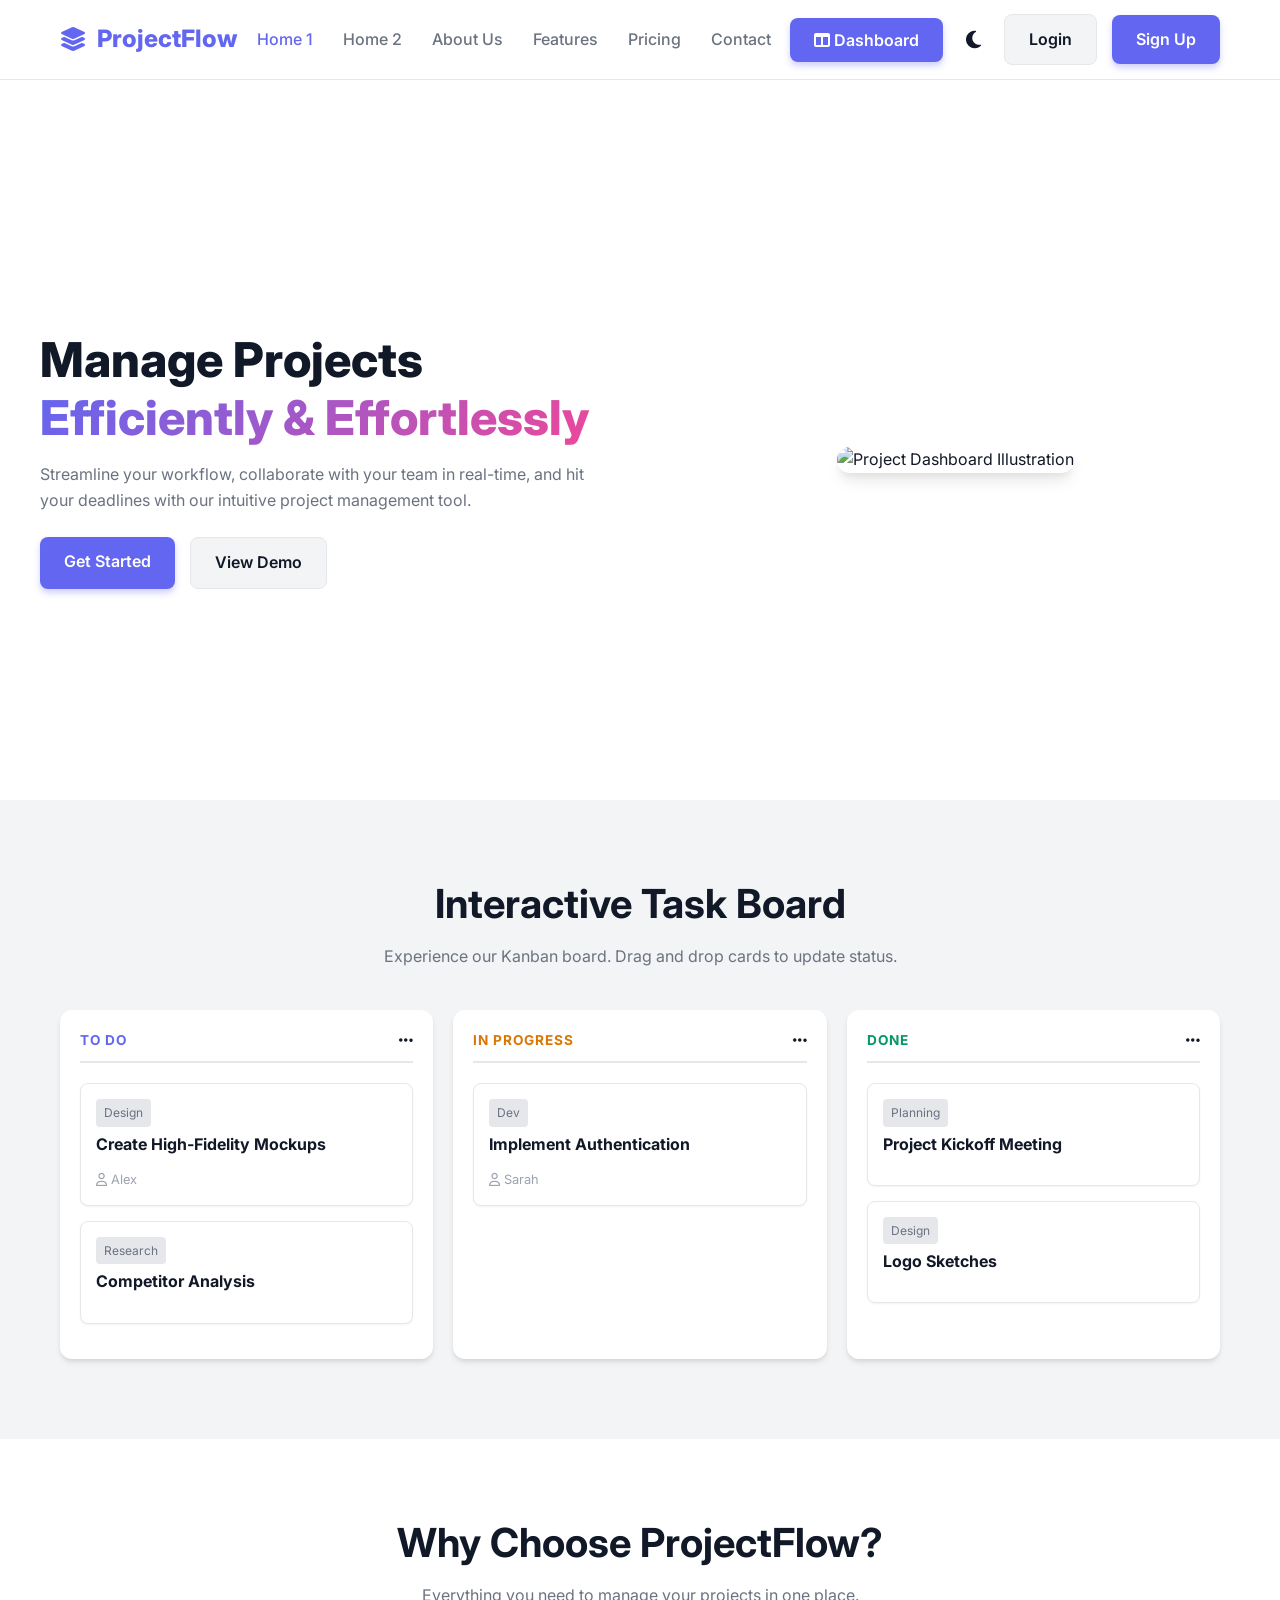
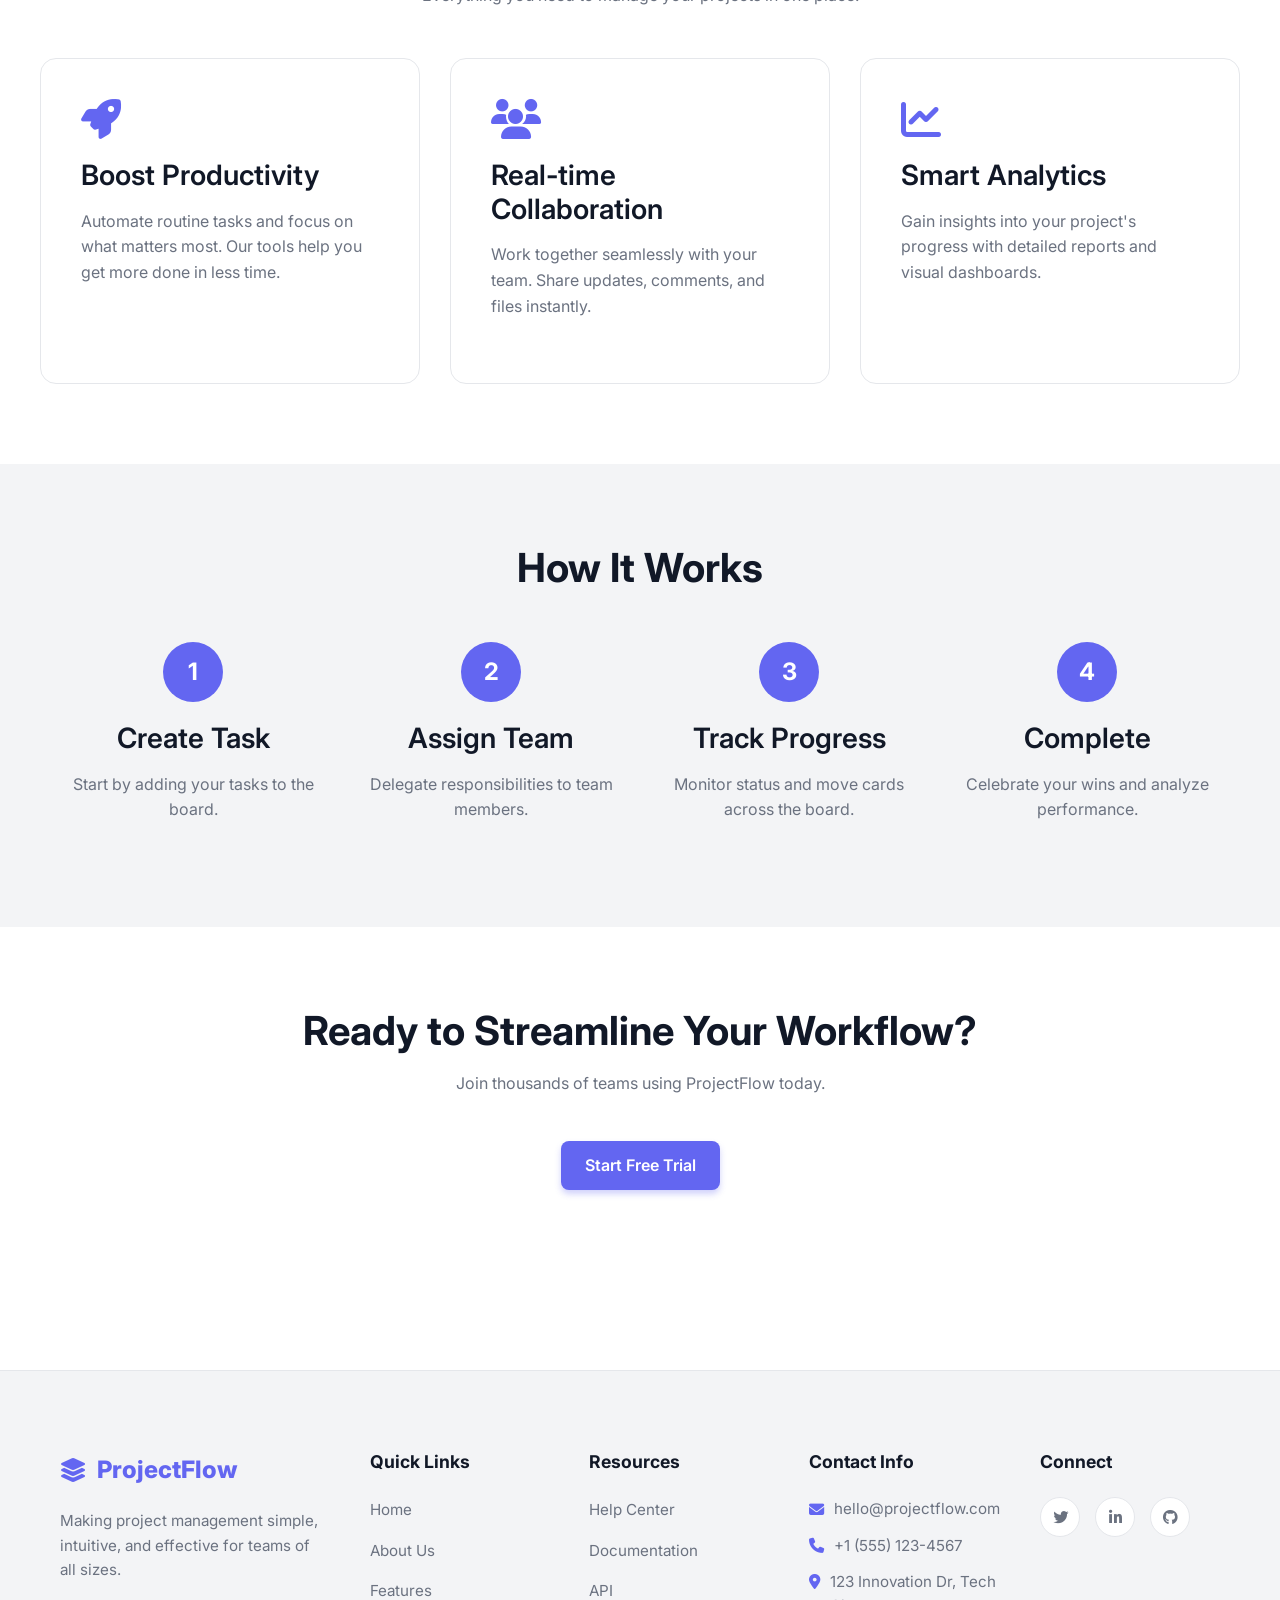
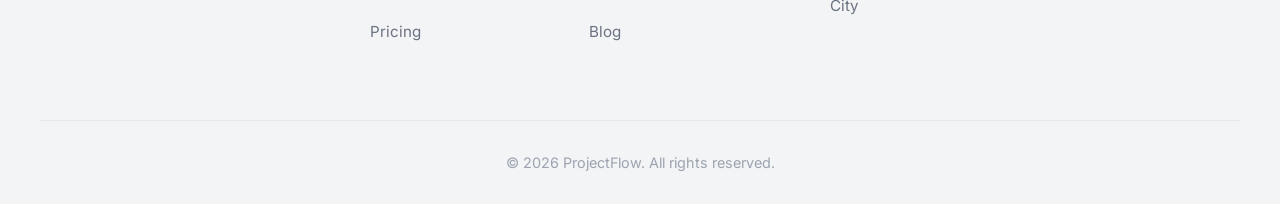
==== index.html @ 7b904e19 "first commit" ====
<!DOCTYPE html>
<html lang="en">

<head>
    <meta charset="UTF-8">
    <meta name="viewport" content="width=device-width, initial-scale=1.0">
    <title>ProjectFlow - Manage Projects Efficiently</title>
    <link rel="icon" type="image/svg+xml" href="favicon.svg">
    <link rel="stylesheet" href="assets/css/style.css">
    <link rel="stylesheet" href="https://cdnjs.cloudflare.com/ajax/libs/font-awesome/6.4.0/css/all.min.css">
</head>

<body>

    <!-- Header -->
    <header>
        <div class="container nav-container">
            <a href="index.html" class="logo">
                <i class="fas fa-layer-group"></i> ProjectFlow
            </a>

            <nav>
                <ul class="nav-menu">
                    <li><a href="index.html" class="nav-link active">Home 1</a></li>
                    <li><a href="home-2.html" class="nav-link">Home 2</a></li>
                    <li><a href="about.html" class="nav-link">About Us</a></li>
                    <li><a href="features.html" class="nav-link">Features</a></li>
                    <li><a href="pricing.html" class="nav-link">Pricing</a></li>
                    <li><a href="contact.html" class="nav-link">Contact</a></li>
                    <li class="mobile-only"><a href="user-dashboard.html" class="nav-link">Dashboard</a></li>
                    <li class="mobile-only"><a href="login.html" class="nav-link">Login</a></li>
                    <li class="mobile-only"><a href="signup.html" class="nav-link">Sign Up</a></li>
                </ul>
            </nav>

            <div class="nav-right">
                <!-- Dashboard Dropdown -->
                <div class="dropdown">
                    <button class="btn btn-primary dashboard-btn">
                        <i class="fas fa-columns"></i> Dashboard
                    </button>
                    <div class="dropdown-menu">
                        <a href="user-dashboard.html" class="dropdown-item">User Dashboard</a>
                        <a href="admin-dashboard.html" class="dropdown-item">Admin Dashboard</a>
                    </div>
                </div>

                <!-- Theme Toggle -->
                <button class="theme-toggle" title="Toggle Theme">
                    <i class="fas fa-moon"></i>
                </button>

                <!-- Auth Buttons -->
                <a href="login.html" class="btn btn-secondary">Login</a>
                <a href="signup.html" class="btn btn-primary">Sign Up</a>

                <!-- Mobile Menu Button -->
                <button class="mobile-menu-btn" style="display: none;">
                    <i class="fas fa-bars"></i>
                </button>
            </div>
        </div>
    </header>

    <!-- Hero Section -->
    <section class="hero container">
        <div class="hero-content fade-in">
            <h1>Manage Projects <span>Efficiently & Effortlessly</span></h1>
            <p>Streamline your workflow, collaborate with your team in real-time, and hit your deadlines with our
                intuitive project management tool.</p>
            <div style="display: flex; gap: 15px;">
                <a href="signup.html" class="btn btn-primary">Get Started</a>
                <a href="#demo" class="btn btn-secondary">View Demo</a>
            </div>
        </div>
        <div class="hero-image fade-in">
            <img src="https://images.unsplash.com/photo-1460925895917-afdab827c52f?auto=format&fit=crop&q=80&w=1000"
                alt="Project Dashboard Illustration" style="border-radius: 20px; box-shadow: var(--shadow-lg);">
        </div>
    </section>

    <!-- Task Board Preview (Demo) -->
    <section id="demo" class="kanban-preview">
        <div class="container">
            <div class="text-center">
                <h2>Interactive Task Board</h2>
                <p>Experience our Kanban board. Drag and drop cards to update status.</p>
            </div>

            <div class="kanban-board">
                <!-- To Do -->
                <div class="kanban-col">
                    <div class="kanban-header">
                        <span class="col-title" style="color: var(--primary-color);">To Do</span>
                        <i class="fas fa-ellipsis-h"></i>
                    </div>
                    <div class="kanban-card" draggable="true">
                        <span class="card-tag">Design</span>
                        <h4>Create High-Fidelity Mockups</h4>
                        <div style="margin-top: 10px; font-size: 0.8rem; color: var(--text-light);">
                            <i class="far fa-user"></i> Alex
                        </div>
                    </div>
                    <div class="kanban-card" draggable="true">
                        <span class="card-tag">Research</span>
                        <h4>Competitor Analysis</h4>
                    </div>
                </div>

                <!-- In Progress -->
                <div class="kanban-col">
                    <div class="kanban-header">
                        <span class="col-title" style="color: #d97706;">In Progress</span>
                        <i class="fas fa-ellipsis-h"></i>
                    </div>
                    <div class="kanban-card" draggable="true">
                        <span class="card-tag">Dev</span>
                        <h4>Implement Authentication</h4>
                        <div style="margin-top: 10px; font-size: 0.8rem; color: var(--text-light);">
                            <i class="far fa-user"></i> Sarah
                        </div>
                    </div>
                </div>

                <!-- Done -->
                <div class="kanban-col">
                    <div class="kanban-header">
                        <span class="col-title" style="color: #059669;">Done</span>
                        <i class="fas fa-ellipsis-h"></i>
                    </div>
                    <div class="kanban-card" draggable="true">
                        <span class="card-tag">Planning</span>
                        <h4>Project Kickoff Meeting</h4>
                    </div>
                    <div class="kanban-card" draggable="true">
                        <span class="card-tag">Design</span>
                        <h4>Logo Sketches</h4>
                    </div>
                </div>
            </div>
        </div>
    </section>

    <!-- Key Benefits -->
    <section class="section-padding container">
        <div class="text-center" style="margin-bottom: 50px;">
            <h2>Why Choose ProjectFlow?</h2>
            <p>Everything you need to manage your projects in one place.</p>
        </div>
        <div class="features-grid">
            <div class="feature-card">
                <i class="fas fa-rocket feature-icon"></i>
                <h3>Boost Productivity</h3>
                <p>Automate routine tasks and focus on what matters most. Our tools help you get more done in less time.
                </p>
            </div>
            <div class="feature-card">
                <i class="fas fa-users feature-icon"></i>
                <h3>Real-time Collaboration</h3>
                <p>Work together seamlessly with your team. Share updates, comments, and files instantly.</p>
            </div>
            <div class="feature-card">
                <i class="fas fa-chart-line feature-icon"></i>
                <h3>Smart Analytics</h3>
                <p>Gain insights into your project's progress with detailed reports and visual dashboards.</p>
            </div>
        </div>
    </section>

    <!-- How It Works -->
    <section class="section-padding" style="background-color: var(--bg-surface);">
        <div class="container">
            <div class="text-center" style="margin-bottom: 50px;">
                <h2>How It Works</h2>
            </div>
            <div class="grid gap-2"
                style="grid-template-columns: repeat(auto-fit, minmax(200px, 1fr)); text-align: center;">
                <div>
                    <div
                        style="width: 60px; height: 60px; background: var(--primary-color); color: white; border-radius: 50%; display: flex; align-items: center; justify-content: center; margin: 0 auto 20px; font-size: 1.5rem; font-weight: bold;">
                        1</div>
                    <h3>Create Task</h3>
                    <p>Start by adding your tasks to the board.</p>
                </div>
                <div>
                    <div
                        style="width: 60px; height: 60px; background: var(--primary-color); color: white; border-radius: 50%; display: flex; align-items: center; justify-content: center; margin: 0 auto 20px; font-size: 1.5rem; font-weight: bold;">
                        2</div>
                    <h3>Assign Team</h3>
                    <p>Delegate responsibilities to team members.</p>
                </div>
                <div>
                    <div
                        style="width: 60px; height: 60px; background: var(--primary-color); color: white; border-radius: 50%; display: flex; align-items: center; justify-content: center; margin: 0 auto 20px; font-size: 1.5rem; font-weight: bold;">
                        3</div>
                    <h3>Track Progress</h3>
                    <p>Monitor status and move cards across the board.</p>
                </div>
                <div>
                    <div
                        style="width: 60px; height: 60px; background: var(--primary-color); color: white; border-radius: 50%; display: flex; align-items: center; justify-content: center; margin: 0 auto 20px; font-size: 1.5rem; font-weight: bold;">
                        4</div>
                    <h3>Complete</h3>
                    <p>Celebrate your wins and analyze performance.</p>
                </div>
            </div>
        </div>
    </section>

    <!-- Call to Action -->
    <section class="section-padding container text-center">
        <h2>Ready to Streamline Your Workflow?</h2>
        <p>Join thousands of teams using ProjectFlow today.</p>
        <a href="signup.html" class="btn btn-primary btn-lg" style="margin-top: 20px;">Start Free Trial</a>
    </section>

    <!-- Footer -->
    <footer>
        <div class="container footer-content">
            <!-- 1. Brand Section -->
            <div class="footer-brand">
                <a href="index.html" class="logo">
                    <i class="fas fa-layer-group"></i> ProjectFlow
                </a>
                <p>Making project management simple, intuitive, and effective for teams of all sizes.</p>
            </div>
            <!-- 2. Quick Links -->
            <div class="footer-links">
                <h4>Quick Links</h4>
                <ul>
                    <li><a href="index.html">Home</a></li>
                    <li><a href="about.html">About Us</a></li>
                    <li><a href="features.html">Features</a></li>
                    <li><a href="pricing.html">Pricing</a></li>
                </ul>
            </div>
            <!-- 3. Resources -->
            <div class="footer-links">
                <h4>Resources</h4>
                <ul>
                    <li><a href="#">Help Center</a></li>
                    <li><a href="#">Documentation</a></li>
                    <li><a href="#">API</a></li>
                    <li><a href="#">Blog</a></li>
                </ul>
            </div>
            <!-- 4. Contact Info -->
            <div class="footer-links">
                <h4>Contact Info</h4>
                <ul style="list-style: none; padding: 0;">
                    <li
                        style="color: var(--text-muted); font-size: 0.95rem; margin-bottom: 12px; display: flex; align-items: center; gap: 10px;">
                        <i class="fas fa-envelope" style="color: var(--primary-color);"></i> hello@projectflow.com
                    </li>
                    <li
                        style="color: var(--text-muted); font-size: 0.95rem; margin-bottom: 12px; display: flex; align-items: center; gap: 10px;">
                        <i class="fas fa-phone" style="color: var(--primary-color);"></i> +1 (555) 123-4567
                    </li>
                    <li
                        style="color: var(--text-muted); font-size: 0.95rem; display: flex; align-items: flex-start; gap: 10px;">
                        <i class="fas fa-map-marker-alt" style="color: var(--primary-color); margin-top: 4px;"></i> 123
                        Innovation Dr, Tech City
                    </li>
                </ul>
            </div>
            <!-- 5. Social Icons -->
            <div class="footer-links">
                <h4>Connect</h4>
                <div class="social-icons">
                    <a href="#" class="social-icon"><i class="fab fa-twitter"></i></a>
                    <a href="#" class="social-icon"><i class="fab fa-linkedin-in"></i></a>
                    <a href="#" class="social-icon"><i class="fab fa-github"></i></a>
                </div>
            </div>
        </div>
        <div class="container copyright">
            &copy; 2026 ProjectFlow. All rights reserved.
        </div>
    </footer>

    <script src="assets/js/script.js"></script>
</body>

</html>
---- assets/css/style.css ----
/* Google Fonts */
@import url('https://fonts.googleapis.com/css2?family=Inter:wght@300;400;500;600;700;800&display=swap');

:root {
    /* Light Theme Variables */
    --primary-color: #6366f1;
    /* Indigo */
    --primary-hover: #4f46e5;
    --secondary-color: #ec4899;
    /* Pink */
    --accent-color: #8b5cf6;
    /* Violet */

    --bg-body: #ffffff;
    --bg-surface: #f3f4f6;
    --bg-card: #ffffff;
    --bg-input: #f9fafb;

    --text-main: #111827;
    --text-muted: #6b7280;
    --text-light: #9ca3af;

    --border-color: #e5e7eb;
    --shadow-sm: 0 1px 2px 0 rgba(0, 0, 0, 0.05);
    --shadow-md: 0 4px 6px -1px rgba(0, 0, 0, 0.1), 0 2px 4px -1px rgba(0, 0, 0, 0.06);
    --shadow-lg: 0 10px 15px -3px rgba(0, 0, 0, 0.1), 0 4px 6px -2px rgba(0, 0, 0, 0.05);

    --transition-speed: 0.3s;

    /* Kanban Colors */
    --kanban-col-1: #e0e7ff;
    /* Todo */
    --kanban-col-2: #fef3c7;
    /* In Progress */
    --kanban-col-3: #d1fae5;
    /* Done */
    --tag-bg: #e5e7eb;
}

[data-theme="dark"] {
    /* Dark Theme Variables */
    --bg-body: #0f172a;
    /* Slate 900 */
    --bg-surface: #1e293b;
    /* Slate 800 */
    --bg-card: #1e293b;
    --bg-input: #334155;

    --text-main: #f3f4f6;
    --text-muted: #94a3b8;
    --text-light: #64748b;

    --border-color: #334155;

    --kanban-col-1: #312e81;
    --kanban-col-2: #78350f;
    --kanban-col-3: #064e3b;
    --tag-bg: #374151;
}

/* Global Reset */
* {
    margin: 0;
    padding: 0;
    box-sizing: border-box;
}

body {
    font-family: 'Inter', sans-serif;
    background-color: --bg-body;
    /* Fallback */
    background-color: var(--bg-body);
    color: var(--text-main);
    line-height: 1.6;
    transition: background-color var(--transition-speed), color var(--transition-speed);
    overflow-x: hidden;
}

a {
    text-decoration: none;
    color: inherit;
    transition: color var(--transition-speed);
}

ul {
    list-style: none;
}

button {
    cursor: pointer;
    font-family: inherit;
    border: none;
    background: none;
}

/* Utilities */
.container {
    max-width: 1200px;
    margin: 0 auto;
    padding: 0 20px;
}

.section-padding {
    padding: 80px 0;
}

.text-center {
    text-align: center;
}

.flex {
    display: flex;
}

.justify-between {
    justify-content: space-between;
}

.items-center {
    align-items: center;
}

.grid {
    display: grid;
}

.gap-1 {
    gap: 1rem;
}

.gap-2 {
    gap: 2rem;
}

.gap-3 {
    gap: 4rem;
}

.flex-center {
    display: flex;
    justify-content: center;
    align-items: center;
}

.gap-2 {
    gap: 2rem;
}

/* Typography */
h1,
h2,
h3,
h4,
h5,
h6 {
    line-height: 1.2;
    margin-bottom: 1rem;
    color: var(--text-main);
}

h1 {
    font-size: 3rem;
    font-weight: 800;
}

h2 {
    font-size: 2.5rem;
    font-weight: 700;
}

h3 {
    font-size: 1.75rem;
    font-weight: 600;
}

p {
    color: var(--text-muted);
    margin-bottom: 1.5rem;
}

/* Buttons */
.btn {
    display: inline-block;
    padding: 12px 24px;
    border-radius: 8px;
    font-weight: 600;
    transition: all var(--transition-speed);
    font-size: 1rem;
}

.btn-primary {
    background-color: var(--primary-color);
    color: white;
    box-shadow: 0 4px 6px rgba(99, 102, 241, 0.3);
}

.btn-primary:hover {
    background-color: var(--primary-hover);
    transform: translateY(-2px);
    box-shadow: 0 6px 12px rgba(99, 102, 241, 0.4);
}

.btn-secondary {
    background-color: var(--bg-surface);
    color: var(--text-main);
    border: 1px solid var(--border-color);
}

.btn-secondary:hover {
    background-color: var(--border-color);
    transform: translateY(-2px);
}

.btn-outline {
    border: 2px solid var(--primary-color);
    color: var(--primary-color);
}

.btn-outline:hover {
    background-color: var(--primary-color);
    color: white;
}

/* Header */
header {
    position: sticky;
    top: 0;
    z-index: 1000;
    background-color: rgba(255, 255, 255, 0.8);
    backdrop-filter: blur(10px);
    border-bottom: 1px solid var(--border-color);
    height: 80px;
    display: flex;
    align-items: center;
}

[data-theme="dark"] header {
    background-color: rgba(15, 23, 42, 0.8);
}

.nav-container {
    display: flex;
    justify-content: space-between;
    align-items: center;
    width: 100%;
}

.logo {
    font-size: 1.5rem;
    font-weight: 800;
    color: var(--primary-color);
    display: flex;
    align-items: center;
    gap: 10px;
}

.nav-menu {
    display: flex;
    gap: 30px;
}

.nav-link {
    font-weight: 500;
    color: var(--text-muted);
    position: relative;
}

.nav-link:hover,
.nav-link.active {
    color: var(--primary-color);
}

.nav-right {
    display: flex;
    align-items: center;
    gap: 15px;
}

/* Dashboard Dropdown */
.dropdown {
    position: relative;
}

.dropdown-menu {
    position: absolute;
    top: 100%;
    right: 0;
    width: 200px;
    background-color: var(--bg-card);
    border: 1px solid var(--border-color);
    border-radius: 8px;
    box-shadow: var(--shadow-lg);
    opacity: 0;
    visibility: hidden;
    transform: translateY(10px);
    transition: all var(--transition-speed);
    padding: 10px 0;
    z-index: 10;
}

.dropdown.active .dropdown-menu {
    opacity: 1;
    visibility: visible;
    transform: translateY(0);
}

.dropdown-item {
    display: block;
    padding: 10px 20px;
    color: var(--text-main);
    transition: background-color 0.2s;
}

.dropdown-item:hover {
    background-color: var(--bg-surface);
    color: var(--primary-color);
}

/* Theme Toggle */
.theme-toggle {
    font-size: 1.25rem;
    padding: 8px;
    border-radius: 50%;
    color: var(--text-main);
    transition: background-color 0.2s;
}

.theme-toggle:hover {
    background-color: var(--bg-surface);
}

/* Hero Section */
.hero {
    padding: 100px 0 60px;
    display: flex;
    align-items: center;
    gap: 60px;
    min-height: 80vh;
}

.hero-content {
    flex: 1;
}

.hero-cta {
    margin-top: 30px;
}

.hero-content.text-center .hero-cta {
    display: flex;
    justify-content: center;
}

.hero-content h1 span {
    color: var(--primary-color);
    background: linear-gradient(135deg, var(--primary-color), var(--secondary-color));
    -webkit-background-clip: text;
    background-clip: text;
    -webkit-text-fill-color: transparent;
}

.hero-image {
    flex: 1;
    text-align: center;
    position: relative;
}

.hero-image img {
    max-width: 100%;
    height: auto;
    border-radius: 20px;
    box-shadow: var(--shadow-lg);
    animation: float 6s ease-in-out infinite;
}

@keyframes float {
    0% {
        transform: translateY(0px);
    }

    50% {
        transform: translateY(-20px);
    }

    100% {
        transform: translateY(0px);
    }
}

/* Kanban Demo */
.kanban-preview {
    background-color: var(--bg-surface);
    padding: 80px 0;
}

.kanban-board {
    display: grid;
    grid-template-columns: repeat(3, 1fr);
    gap: 20px;
    margin-top: 40px;
}

.kanban-col {
    background-color: var(--bg-card);
    padding: 20px;
    border-radius: 12px;
    box-shadow: var(--shadow-md);
}

.kanban-header {
    display: flex;
    justify-content: space-between;
    align-items: center;
    margin-bottom: 20px;
    padding-bottom: 10px;
    border-bottom: 2px solid var(--border-color);
}

.col-title {
    font-weight: 700;
    text-transform: uppercase;
    font-size: 0.85rem;
    letter-spacing: 1px;
}

.kanban-card {
    background-color: var(--bg-body);
    padding: 15px;
    border-radius: 8px;
    margin-bottom: 15px;
    box-shadow: var(--shadow-sm);
    cursor: grab;
    transition: all 0.2s;
    border: 1px solid var(--border-color);
}

.kanban-card:hover {
    transform: translateY(-3px);
    box-shadow: var(--shadow-md);
}

.card-tag {
    display: inline-block;
    font-size: 0.75rem;
    padding: 4px 8px;
    border-radius: 4px;
    background-color: var(--tag-bg);
    color: var(--text-muted);
    margin-bottom: 8px;
}

/* Features Section */
.features-grid {
    display: grid;
    grid-template-columns: repeat(auto-fit, minmax(300px, 1fr));
    gap: 30px;
    margin-top: 50px;
}

.feature-card {
    background-color: var(--bg-card);
    padding: 40px;
    border-radius: 16px;
    border: 1px solid var(--border-color);
    transition: all var(--transition-speed);
}

.feature-card:hover {
    transform: translateY(-10px);
    box-shadow: var(--shadow-lg);
    border-color: var(--primary-color);
}

.feature-icon {
    font-size: 2.5rem;
    margin-bottom: 20px;
    color: var(--primary-color);
}

/* Pricing Section */
.pricing-grid {
    display: grid;
    grid-template-columns: repeat(auto-fit, minmax(250px, 1fr));
    gap: 30px;
    margin-top: 50px;
}

.pricing-card {
    background-color: var(--bg-card);
    padding: 40px;
    border-radius: 16px;
    border: 1px solid var(--border-color);
    text-align: center;
    transition: all var(--transition-speed);
    position: relative;
}

.pricing-card.popular {
    border: 2px solid var(--primary-color);
    transform: scale(1.05);
}

.popular-badge {
    position: absolute;
    top: -12px;
    left: 50%;
    transform: translateX(-50%);
    background-color: var(--primary-color);
    color: white;
    padding: 4px 12px;
    border-radius: 20px;
    font-size: 0.8rem;
    font-weight: 600;
}

.price {
    font-size: 3rem;
    font-weight: 800;
    margin: 20px 0;
    color: var(--text-main);
}

.price span {
    font-size: 1rem;
    font-weight: 400;
    color: var(--text-muted);
}

.plan-features {
    margin: 30px 0;
    text-align: left;
}

.plan-features li {
    margin-bottom: 15px;
    display: flex;
    align-items: center;
    gap: 10px;
    color: var(--text-muted);
}

.check-icon {
    color: var(--primary-color);
    font-weight: bold;
}

/* Footer */
footer {
    background-color: var(--bg-surface);
    padding: 80px 0 30px;
    margin-top: 100px;
    border-top: 1px solid var(--border-color);
}

.footer-content {
    display: grid;
    grid-template-columns: 1.5fr repeat(4, 1fr);
    gap: 40px;
    margin-bottom: 60px;
    align-items: start;
}

.footer-brand p {
    margin-top: 20px;
    font-size: 0.95rem;
    line-height: 1.6;
    color: var(--text-muted);
}

.footer-links h4 {
    margin-bottom: 25px;
    color: var(--text-main);
    font-weight: 700;
    font-size: 1.1rem;
}

.footer-links ul {
    list-style: none;
    padding: 0;
}

.footer-links li {
    margin-bottom: 15px;
}

.footer-links a {
    color: var(--text-muted);
    font-size: 0.95rem;
    transition: color 0.2s;
    text-decoration: none;
}

.footer-links a:hover {
    color: var(--primary-color);
}

.social-icons {
    display: flex;
    gap: 15px;
}

.social-icon {
    width: 40px;
    height: 40px;
    border-radius: 50%;
    background-color: var(--bg-card);
    display: flex;
    align-items: center;
    justify-content: center;
    color: var(--text-muted);
    transition: all 0.3s ease;
    border: 1px solid var(--border-color);
    font-size: 1.2rem;
    text-decoration: none;
}

.social-icon:hover {
    background-color: var(--primary-color);
    color: white;
    transform: scale(1.1);
    border-color: var(--primary-color);
}

.copyright {
    text-align: center;
    padding-top: 30px;
    border-top: 1px solid var(--border-color);
    color: var(--text-light);
    font-size: 0.9rem;
}

/* Back to Top Button */
.back-to-top {
    position: fixed;
    bottom: 30px;
    right: 30px;
    width: 50px;
    height: 50px;
    background-color: var(--primary-color);
    color: white;
    border-radius: 50%;
    display: flex;
    align-items: center;
    justify-content: center;
    font-size: 1.25rem;
    box-shadow: var(--shadow-lg);
    cursor: pointer;
    opacity: 0;
    visibility: hidden;
    transition: all 0.3s ease;
    z-index: 999;
}

.back-to-top.active {
    opacity: 1;
    visibility: visible;
    transform: translateY(0);
}

.back-to-top:hover {
    background-color: var(--primary-hover);
    transform: translateY(-5px);
}

/* Authentication Pages */
.auth-page {
    height: 100vh;
    display: flex;
    align-items: center;
    justify-content: center;
    background-color: var(--bg-surface);
    overflow: hidden;
}

.auth-card {
    background-color: var(--bg-card);
    padding: 30px 40px;
    border-radius: 16px;
    box-shadow: var(--shadow-lg);
    width: 100%;
    max-width: 420px;
}

.auth-form .form-group {
    margin-bottom: 15px;
}

.auth-form label {
    display: block;
    margin-bottom: 8px;
    font-weight: 500;
    color: var(--text-main);
}

.auth-form input {
    width: 100%;
    padding: 12px;
    border-radius: 8px;
    border: 1px solid var(--border-color);
    background-color: var(--bg-input);
    color: var(--text-main);
}

.auth-form input:focus {
    outline: none;
    border-color: var(--primary-color);
    box-shadow: 0 0 0 3px rgba(99, 102, 241, 0.1);
}

/* Dashboard Sidebar Layout */
.dashboard-layout {
    display: flex;
    min-height: 100vh;
}

.sidebar {
    width: 260px;
    background-color: var(--bg-card);
    border-right: 1px solid var(--border-color);
    padding: 20px;
    display: flex;
    flex-direction: column;
    position: fixed;
    height: 100%;
    left: 0;
    top: 0;
}

.main-content {
    flex: 1;
    margin-left: 260px;
    padding: 30px;
    background-color: var(--bg-surface);
}

.sidebar-menu {
    margin-top: 40px;
}

.dashboard-section {
    display: none;
    animation: fadeIn 0.3s ease-out;
}

.dashboard-section.active {
    display: block;
}

.sidebar-link {
    display: flex;
    align-items: center;
    gap: 12px;
    padding: 12px 16px;
    border-radius: 8px;
    color: var(--text-muted);
    font-weight: 500;
    margin-bottom: 5px;
}

.sidebar-link.active,
.sidebar-link:hover {
    background-color: var(--bg-surface);
    color: var(--primary-color);
}

/* Responsive Header & Navigation */
@media (max-width: 968px) {
    .nav-menu {
        position: fixed;
        top: 80px;
        left: 0;
        width: 100%;
        height: calc(100vh - 80px);
        background-color: var(--bg-card);
        flex-direction: column;
        align-items: center;
        justify-content: center;
        padding: 20px;
        gap: 10px;
        z-index: 1000;
        display: none;
        overflow: hidden;
    }

    .nav-menu.active {
        display: flex;
    }

    .nav-menu li {
        width: 100%;
        text-align: center;
    }

    .nav-link {
        font-size: 1.1rem;
        padding: 8px 0;
        display: block;
        width: 100%;
    }

    .mobile-menu-btn {
        display: flex !important;
        font-size: 1.5rem;
        color: var(--text-main);
        order: 3;
        padding: 5px;
        z-index: 1001;
    }

    .nav-right .btn,
    .nav-right .dropdown {
        display: none;
    }

    /* Ensure theme toggle stays visible and correctly ordered */
    .nav-right .theme-toggle {
        display: block !important;
        order: 2;
    }

    .nav-menu .mobile-only {
        display: block !important;
    }

    body.menu-open {
        overflow: hidden;
    }
}

@media (max-width: 768px) {
    .nav-menu {
        gap: 15px;
        padding-top: 30px;
    }

    .hero-content {
        padding-right: 0;
        text-align: center;
        margin-bottom: 40px;
    }

    .kanban-board {
        grid-template-columns: 1fr;
    }

    .footer-content {
        grid-template-columns: 1fr;
    }

    .dashboard-layout {
        flex-direction: column;
    }

    .sidebar {
        width: 100%;
        height: auto;
        position: relative;
    }

    .main-content {
        margin-left: 0;
    }
}

.mobile-only {
    display: none;
}

/* Utility Animations */
.fade-in {
    animation: fadeIn 0.5s ease-in;
}

@keyframes fadeIn {
    from {
        opacity: 0;
        transform: translateY(20px);
    }

    to {
        opacity: 1;
        transform: translateY(0);
    }
}

/* About Us Specific Styles */
.about-hero-img {
    max-width: 900px;
    height: auto;
    max-height: 450px;
    object-fit: cover;
    margin: 40px auto 0;
    border-radius: 20px;
    box-shadow: var(--shadow-lg);
    display: block;
}

.about-card {
    background-color: var(--bg-card);
    padding: 40px;
    border-radius: 16px;
    box-shadow: var(--shadow-md);
    transition: transform 0.3s, box-shadow 0.3s;
    height: 100%;
}

.about-card:hover {
    transform: translateY(-5px);
    box-shadow: var(--shadow-lg);
}

.team-card {
    background-color: var(--bg-card);
    padding: 30px;
    border-radius: 16px;
    box-shadow: var(--shadow-md);
    text-align: center;
    transition: transform 0.3s, box-shadow 0.3s;
    height: 100%;
    display: flex;
    flex-direction: column;
    align-items: center;
}

.team-card:hover {
    transform: translateY(-5px);
    box-shadow: var(--shadow-lg);
}

.team-card img {
    width: 120px;
    height: 120px;
    border-radius: 50%;
    object-fit: cover;
    margin-bottom: 20px;
    box-shadow: var(--shadow-sm);
}

.team-card h3 {
    margin-bottom: 5px;
}

.team-card .role {
    color: var(--primary-color);
    font-weight: 600;
    margin-bottom: 15px;
    display: block;
}

.team-card .bio {
    font-size: 0.9rem;
    color: var(--text-muted);
    line-height: 1.5;
}

/* CTA Box */
.cta-box {
    background: linear-gradient(135deg, var(--primary-color), var(--secondary-color));
    color: white;
    padding: 60px 40px;
    border-radius: 24px;
    text-align: center;
    margin-top: 80px;
    box-shadow: 0 20px 40px rgba(99, 102, 241, 0.2);
}

.cta-box h2 {
    color: white;
    margin-bottom: 20px;
    font-size: 2.5rem;
}

.cta-box p {
    color: rgba(255, 255, 255, 0.9);
    max-width: 600px;
    margin: 0 auto 30px;
    font-size: 1.1rem;
}

.cta-box .btn-white {
    background-color: white;
    color: var(--primary-color);
    border: none;
}

.cta-box .btn-white:hover {
    background-color: #f8fafc;
    transform: translateY(-2px);
    box-shadow: 0 10px 20px rgba(0, 0, 0, 0.1);
}

/* Contact Page Social Icons */
.contact-social-icon {
    width: 45px;
    height: 45px;
    background-color: var(--bg-surface);
    border: 1px solid var(--border-color);
    border-radius: 50%;
    display: flex;
    align-items: center;
    justify-content: center;
    font-size: 1.2rem;
    color: var(--text-muted);
    transition: all 0.3s ease;
    cursor: pointer;
}

.contact-social-icon:hover {
    transform: translateY(-5px);
    color: white;
}

.contact-social-icon.facebook:hover {
    background-color: #1877F2;
    border-color: #1877F2;
}

.contact-social-icon.instagram:hover {
    background-color: #E4405F;
    border-color: #E4405F;
}

.contact-social-icon.youtube:hover {
    background-color: #FF0000;
    border-color: #FF0000;
}

.contact-social-icon.linkedin:hover {
    background-color: #0A66C2;
    border-color: #0A66C2;
}

/* Auth Enhancements */
.password-wrapper {
    position: relative;
}

.password-wrapper input {
    padding-right: 45px;
}

.toggle-password {
    position: absolute;
    right: 15px;
    top: 50%;
    transform: translateY(-50%);
    cursor: pointer;
    color: var(--text-muted);
    transition: color 0.2s;
}

.toggle-password:hover {
    color: var(--primary-color);
}

.social-separator {
    display: flex;
    align-items: center;
    text-align: center;
    margin: 25px 0;
    color: var(--text-muted);
    font-size: 0.85rem;
}

.social-separator::before,
.social-separator::after {
    content: '';
    flex: 1;
    border-bottom: 1px solid var(--border-color);
}

.social-separator:not(:empty)::before {
    margin-right: .75rem;
}

.social-separator:not(:empty)::after {
    margin-left: .75rem;
}

.social-login-group {
    display: flex;
    justify-content: center;
    gap: 20px;
}

.social-btn {
    width: 45px;
    height: 45px;
    border-radius: 50%;
    border: 1px solid var(--border-color);
    display: flex;
    align-items: center;
    justify-content: center;
    font-size: 1.25rem;
    background: var(--bg-card);
    color: var(--text-main);
    transition: all 0.2s;
    cursor: pointer;
}

.social-btn:hover {
    transform: translateY(-2px);
    box-shadow: var(--shadow-md);
    border-color: var(--primary-color);
    color: var(--primary-color);
}

.social-btn.google:hover {
    color: #DB4437;
    border-color: #DB4437;
}

.social-btn.facebook:hover {
    color: #4267B2;
    border-color: #4267B2;
}

button:disabled {
    opacity: 0.5;
    cursor: not-allowed;
    transform: none !important;
}

/* Checkbox Alignment Fix */
.checkbox-group {
    display: flex;
    align-items: center;
    gap: 10px;
    cursor: pointer;
    font-weight: 400;
    color: var(--text-muted);
}

.checkbox-group input[type="checkbox"] {
    width: 16px;
    height: 16px;
    margin: 0;
    flex-shrink: 0;
}

.checkbox-group span {
    font-size: 0.9rem;
    white-space: nowrap;
}

@media (max-width: 480px) {
    .auth-page {
        overflow: auto;
        height: auto;
        min-height: 100vh;
        padding: 40px 0;
    }

    .checkbox-group span {
        white-space: normal;
    }
}
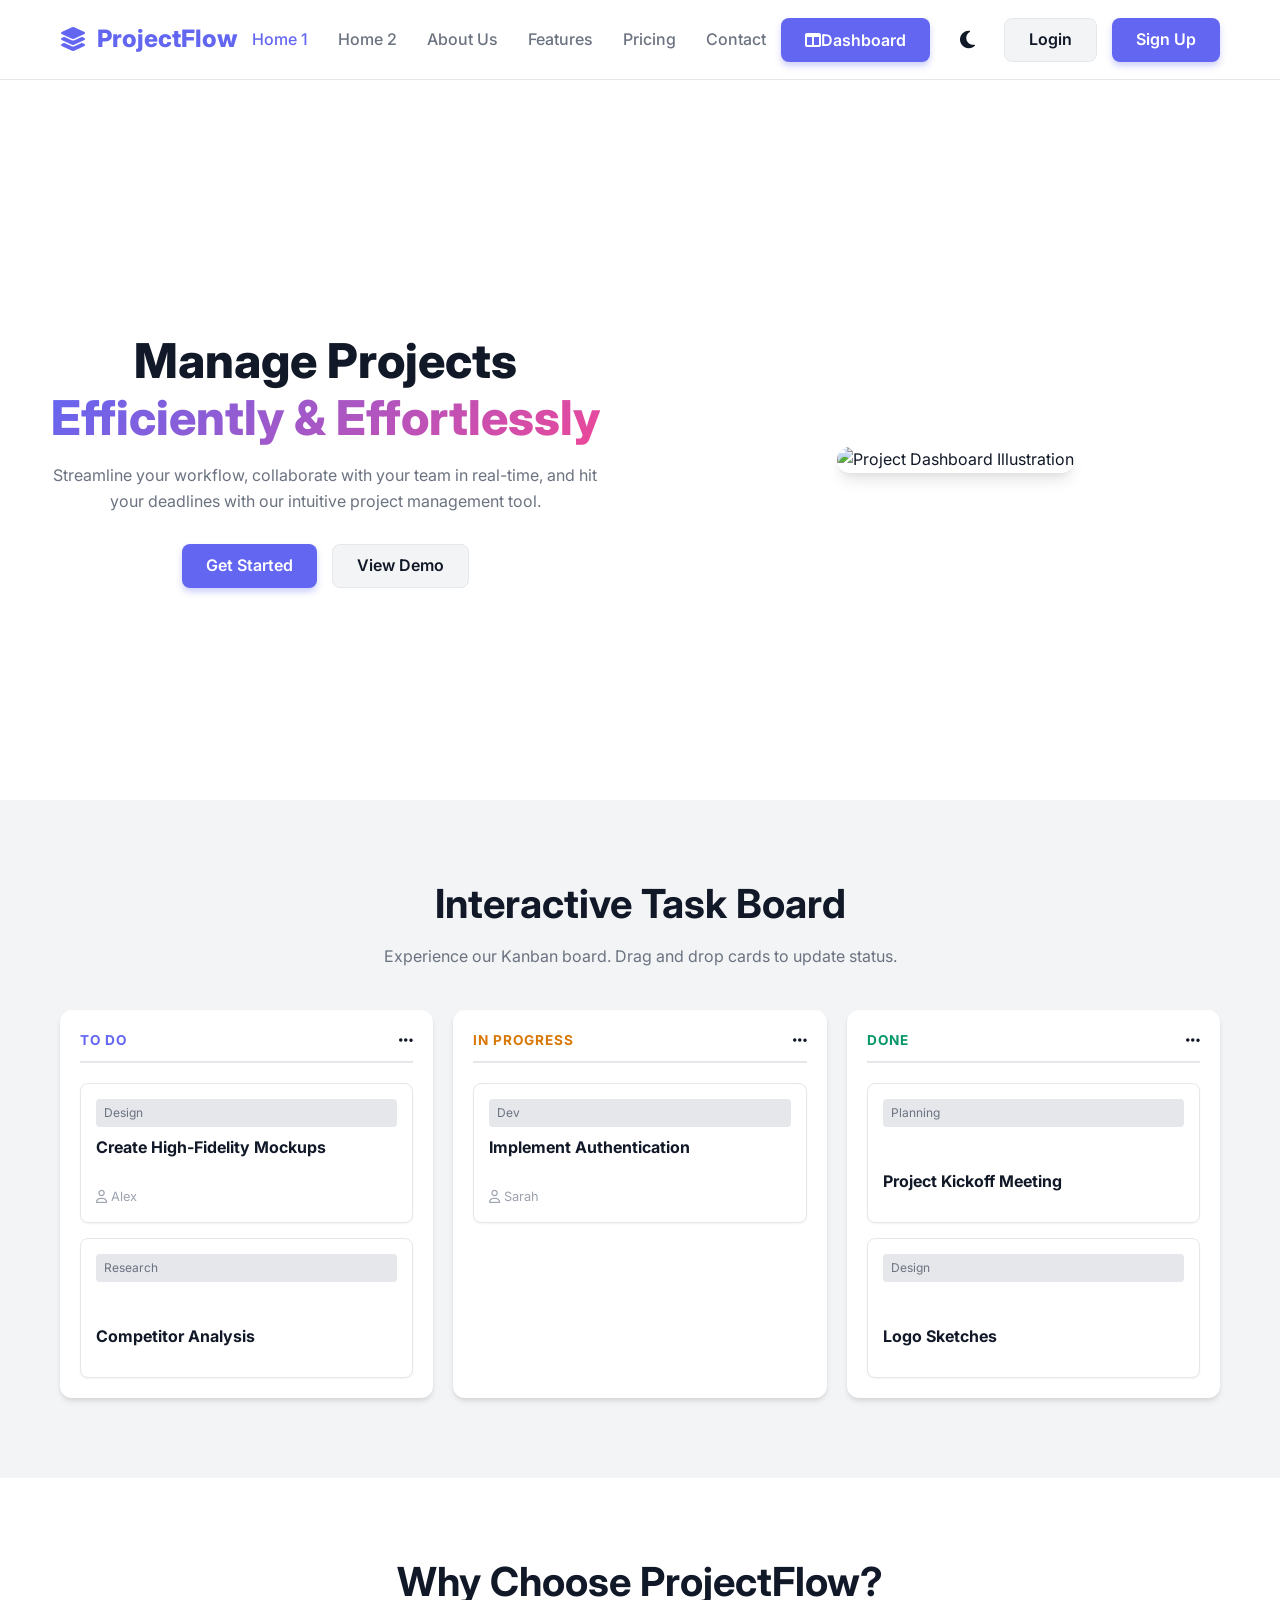
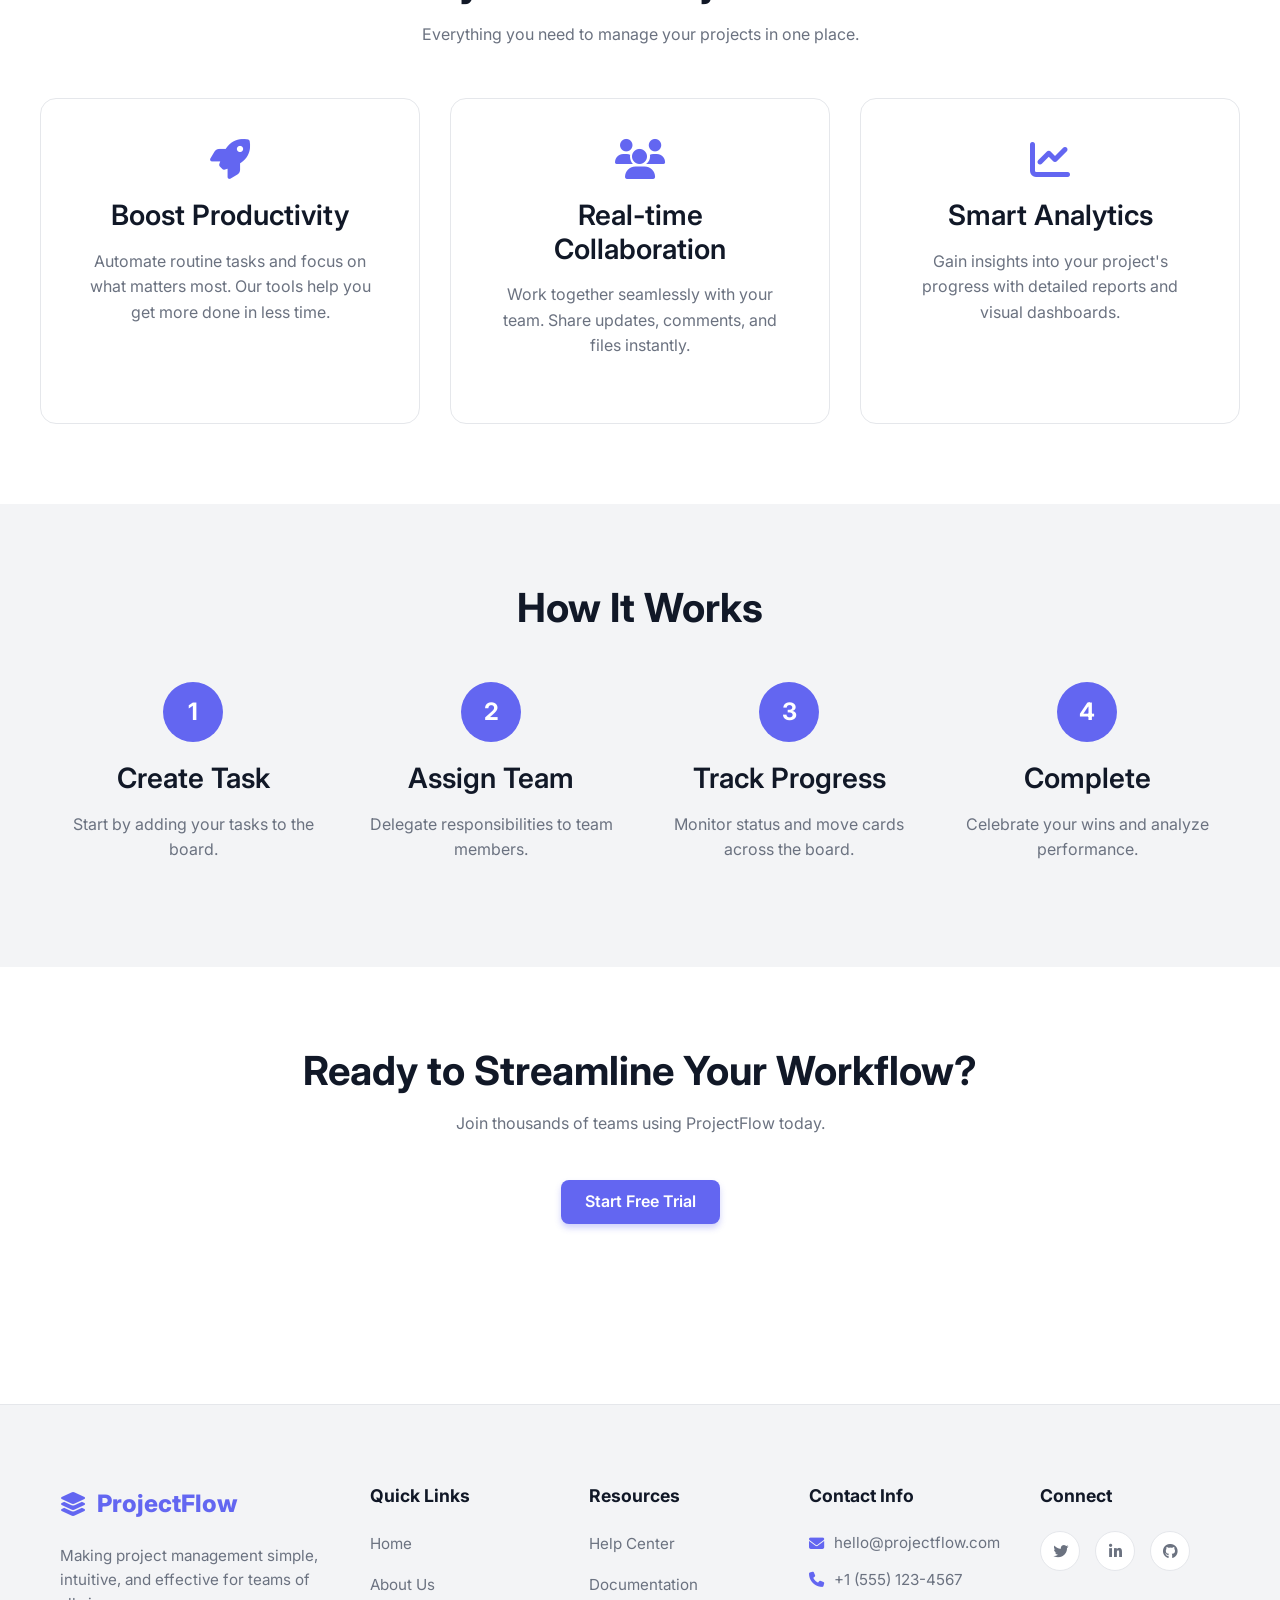
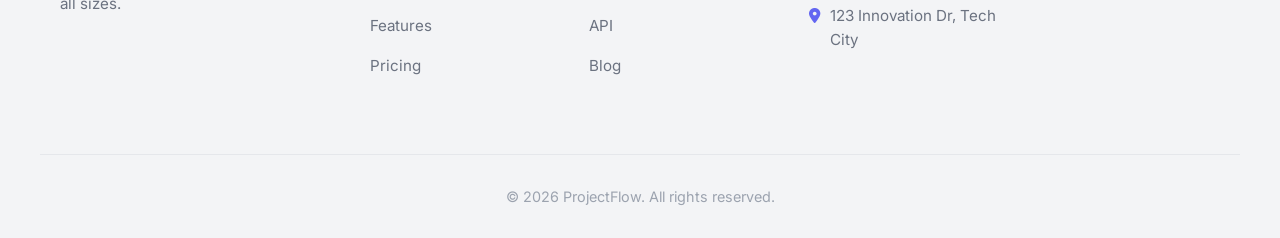
==== commit 46e81c8b: "alignment" ====
--- a/index.html
+++ b/index.html
@@ -64,16 +64,16 @@
 
     <!-- Hero Section -->
     <section class="hero container">
-        <div class="hero-content fade-in">
+        <div class="hero-content text-center reveal-left">
             <h1>Manage Projects <span>Efficiently & Effortlessly</span></h1>
             <p>Streamline your workflow, collaborate with your team in real-time, and hit your deadlines with our
                 intuitive project management tool.</p>
-            <div style="display: flex; gap: 15px;">
+            <div class="hero-cta">
                 <a href="signup.html" class="btn btn-primary">Get Started</a>
                 <a href="#demo" class="btn btn-secondary">View Demo</a>
             </div>
         </div>
-        <div class="hero-image fade-in">
+        <div class="hero-image reveal-right">
             <img src="https://images.unsplash.com/photo-1460925895917-afdab827c52f?auto=format&fit=crop&q=80&w=1000"
                 alt="Project Dashboard Illustration" style="border-radius: 20px; box-shadow: var(--shadow-lg);">
         </div>
@@ -82,12 +82,12 @@
     <!-- Task Board Preview (Demo) -->
     <section id="demo" class="kanban-preview">
         <div class="container">
-            <div class="text-center">
+            <div class="text-center reveal-up">
                 <h2>Interactive Task Board</h2>
                 <p>Experience our Kanban board. Drag and drop cards to update status.</p>
             </div>
 
-            <div class="kanban-board">
+            <div class="kanban-board reveal-up">
                 <!-- To Do -->
                 <div class="kanban-col">
                     <div class="kanban-header">
@@ -143,23 +143,23 @@
 
     <!-- Key Benefits -->
     <section class="section-padding container">
-        <div class="text-center" style="margin-bottom: 50px;">
+        <div class="text-center reveal-up" style="margin-bottom: 50px;">
             <h2>Why Choose ProjectFlow?</h2>
             <p>Everything you need to manage your projects in one place.</p>
         </div>
         <div class="features-grid">
-            <div class="feature-card">
+            <div class="feature-card reveal-up reveal-delay-1">
                 <i class="fas fa-rocket feature-icon"></i>
                 <h3>Boost Productivity</h3>
                 <p>Automate routine tasks and focus on what matters most. Our tools help you get more done in less time.
                 </p>
             </div>
-            <div class="feature-card">
+            <div class="feature-card reveal-up reveal-delay-2">
                 <i class="fas fa-users feature-icon"></i>
                 <h3>Real-time Collaboration</h3>
                 <p>Work together seamlessly with your team. Share updates, comments, and files instantly.</p>
             </div>
-            <div class="feature-card">
+            <div class="feature-card reveal-up reveal-delay-3">
                 <i class="fas fa-chart-line feature-icon"></i>
                 <h3>Smart Analytics</h3>
                 <p>Gain insights into your project's progress with detailed reports and visual dashboards.</p>
@@ -170,33 +170,33 @@
     <!-- How It Works -->
     <section class="section-padding" style="background-color: var(--bg-surface);">
         <div class="container">
-            <div class="text-center" style="margin-bottom: 50px;">
+            <div class="text-center reveal-up" style="margin-bottom: 50px;">
                 <h2>How It Works</h2>
             </div>
             <div class="grid gap-2"
                 style="grid-template-columns: repeat(auto-fit, minmax(200px, 1fr)); text-align: center;">
-                <div>
+                <div class="reveal-up reveal-delay-1">
                     <div
                         style="width: 60px; height: 60px; background: var(--primary-color); color: white; border-radius: 50%; display: flex; align-items: center; justify-content: center; margin: 0 auto 20px; font-size: 1.5rem; font-weight: bold;">
                         1</div>
                     <h3>Create Task</h3>
                     <p>Start by adding your tasks to the board.</p>
                 </div>
-                <div>
+                <div class="reveal-up reveal-delay-2">
                     <div
                         style="width: 60px; height: 60px; background: var(--primary-color); color: white; border-radius: 50%; display: flex; align-items: center; justify-content: center; margin: 0 auto 20px; font-size: 1.5rem; font-weight: bold;">
                         2</div>
                     <h3>Assign Team</h3>
                     <p>Delegate responsibilities to team members.</p>
                 </div>
-                <div>
+                <div class="reveal-up reveal-delay-3">
                     <div
                         style="width: 60px; height: 60px; background: var(--primary-color); color: white; border-radius: 50%; display: flex; align-items: center; justify-content: center; margin: 0 auto 20px; font-size: 1.5rem; font-weight: bold;">
                         3</div>
                     <h3>Track Progress</h3>
                     <p>Monitor status and move cards across the board.</p>
                 </div>
-                <div>
+                <div class="reveal-up reveal-delay-4">
                     <div
                         style="width: 60px; height: 60px; background: var(--primary-color); color: white; border-radius: 50%; display: flex; align-items: center; justify-content: center; margin: 0 auto 20px; font-size: 1.5rem; font-weight: bold;">
                         4</div>
@@ -208,7 +208,7 @@
     </section>
 
     <!-- Call to Action -->
-    <section class="section-padding container text-center">
+    <section class="section-padding container text-center reveal-up">
         <h2>Ready to Streamline Your Workflow?</h2>
         <p>Join thousands of teams using ProjectFlow today.</p>
         <a href="signup.html" class="btn btn-primary btn-lg" style="margin-top: 20px;">Start Free Trial</a>
--- a/assets/css/style.css
+++ b/assets/css/style.css
@@ -65,10 +65,12 @@
     box-sizing: border-box;
 }
 
+html {
+    scroll-behavior: smooth;
+}
+
 body {
     font-family: 'Inter', sans-serif;
-    background-color: --bg-body;
-    /* Fallback */
     background-color: var(--bg-body);
     color: var(--text-main);
     line-height: 1.6;
@@ -180,12 +182,16 @@
 
 /* Buttons */
 .btn {
-    display: inline-block;
-    padding: 12px 24px;
+    display: inline-flex;
+    align-items: center;
+    justify-content: center;
+    padding: 0 24px;
+    height: 44px;
     border-radius: 8px;
     font-weight: 600;
     transition: all var(--transition-speed);
     font-size: 1rem;
+    white-space: nowrap;
 }
 
 .btn-primary {
@@ -292,8 +298,9 @@
     box-shadow: var(--shadow-lg);
     opacity: 0;
     visibility: hidden;
-    transform: translateY(10px);
-    transition: all var(--transition-speed);
+    transform: translateY(10px) scale(0.95);
+    transform-origin: top right;
+    transition: all 0.3s cubic-bezier(0.4, 0, 0.2, 1);
     padding: 10px 0;
     z-index: 10;
 }
@@ -301,7 +308,7 @@
 .dropdown.active .dropdown-menu {
     opacity: 1;
     visibility: visible;
-    transform: translateY(0);
+    transform: translateY(0) scale(1);
 }
 
 .dropdown-item {
@@ -319,7 +326,11 @@
 /* Theme Toggle */
 .theme-toggle {
     font-size: 1.25rem;
-    padding: 8px;
+    width: 44px;
+    height: 44px;
+    display: inline-flex;
+    align-items: center;
+    justify-content: center;
     border-radius: 50%;
     color: var(--text-main);
     transition: background-color 0.2s;
@@ -342,12 +353,14 @@
     flex: 1;
 }
 
+/* Hero CTA Buttons */
 .hero-cta {
     margin-top: 30px;
+    display: flex;
+    gap: 15px;
 }
 
 .hero-content.text-center .hero-cta {
-    display: flex;
     justify-content: center;
 }
 
@@ -405,6 +418,9 @@
     padding: 20px;
     border-radius: 12px;
     box-shadow: var(--shadow-md);
+    height: 100%;
+    display: flex;
+    flex-direction: column;
 }
 
 .kanban-header {
@@ -432,6 +448,14 @@
     cursor: grab;
     transition: all 0.2s;
     border: 1px solid var(--border-color);
+    display: flex;
+    flex-direction: column;
+    justify-content: space-between;
+    min-height: 140px;
+}
+
+.kanban-card:last-child {
+    margin-bottom: 0;
 }
 
 .kanban-card:hover {
@@ -452,7 +476,7 @@
 /* Features Section */
 .features-grid {
     display: grid;
-    grid-template-columns: repeat(auto-fit, minmax(300px, 1fr));
+    grid-template-columns: repeat(auto-fit, minmax(250px, 1fr));
     gap: 30px;
     margin-top: 50px;
 }
@@ -463,6 +487,7 @@
     border-radius: 16px;
     border: 1px solid var(--border-color);
     transition: all var(--transition-speed);
+    text-align: center;
 }
 
 .feature-card:hover {
@@ -539,6 +564,12 @@
     color: var(--text-muted);
 }
 
+/* Support for centered lists */
+.text-center .plan-features {
+    display: inline-block;
+    text-align: left;
+}
+
 .check-icon {
     color: var(--primary-color);
     font-weight: bold;
@@ -614,11 +645,13 @@
     text-decoration: none;
 }
 
-.social-icon:hover {
+/* Increased specificity to override .footer-links a:hover */
+.social-icons .social-icon:hover {
     background-color: var(--primary-color);
     color: white;
     transform: scale(1.1);
     border-color: var(--primary-color);
+    box-shadow: 0 0 15px rgba(99, 102, 241, 0.4);
 }
 
 .copyright {
@@ -793,17 +826,23 @@
 
     .nav-link {
         font-size: 1.1rem;
-        padding: 8px 0;
-        display: block;
+        padding: 0;
+        display: flex;
+        align-items: center;
+        justify-content: center;
         width: 100%;
+        height: 44px;
     }
 
     .mobile-menu-btn {
         display: flex !important;
+        align-items: center;
+        justify-content: center;
         font-size: 1.5rem;
         color: var(--text-main);
         order: 3;
-        padding: 5px;
+        width: 44px;
+        height: 44px;
         z-index: 1001;
     }
 
@@ -859,6 +898,22 @@
 
     .main-content {
         margin-left: 0;
+    }
+
+    /* Home 2 Feature Section Centering */
+    .section-padding .grid>div {
+        text-align: center;
+    }
+
+    .plan-features {
+        display: inline-block;
+        text-align: left;
+        margin: 20px auto;
+    }
+
+    /* Ensure ordered items (images) have spacing */
+    .section-padding .grid>div img {
+        margin-bottom: 20px;
     }
 }
 
@@ -1151,7 +1206,156 @@
         padding: 40px 0;
     }
 
+    .features-grid {
+        gap: 20px;
+    }
+
+    .feature-card {
+        padding: 25px;
+    }
+
     .checkbox-group span {
         white-space: normal;
     }
+}
+
+/* --- Animations --- */
+
+/* Entrance Animations */
+@keyframes fadeInLeft {
+    from {
+        opacity: 0;
+        transform: translateX(-50px);
+    }
+
+    to {
+        opacity: 1;
+        transform: translateX(0);
+    }
+}
+
+@keyframes fadeInRight {
+    from {
+        opacity: 0;
+        transform: translateX(50px);
+    }
+
+    to {
+        opacity: 1;
+        transform: translateX(0);
+    }
+}
+
+@keyframes fadeInUp {
+    from {
+        opacity: 0;
+        transform: translateY(30px);
+    }
+
+    to {
+        opacity: 1;
+        transform: translateY(0);
+    }
+}
+
+/* Specific Revelation Classes */
+.reveal {
+    opacity: 0;
+    transition: all 0.8s ease-out;
+}
+
+.reveal.active {
+    opacity: 1;
+}
+
+.reveal-left {
+    opacity: 0;
+    transform: translateX(-50px);
+    transition: all 0.8s ease-out;
+}
+
+.reveal-left.active {
+    opacity: 1;
+    transform: translateX(0);
+}
+
+.reveal-right {
+    opacity: 0;
+    transform: translateX(50px);
+    transition: all 0.8s ease-out;
+}
+
+.reveal-right.active {
+    opacity: 1;
+    transform: translateX(0);
+}
+
+.reveal-up {
+    opacity: 0;
+    transform: translateY(30px);
+    transition: all 0.8s ease-out;
+}
+
+.reveal-up.active {
+    opacity: 1;
+    transform: translateY(0);
+}
+
+/* Popup Animations */
+@keyframes popupOpen {
+    from {
+        opacity: 0;
+        transform: translate(-50%, -60%) scale(0.9);
+    }
+
+    to {
+        opacity: 1;
+        transform: translate(-50%, -50%) scale(1);
+    }
+}
+
+@keyframes popupClose {
+    from {
+        opacity: 1;
+        transform: translate(-50%, -50%) scale(1);
+    }
+
+    to {
+        opacity: 0;
+        transform: translate(-50%, -40%) scale(0.9);
+    }
+}
+
+@keyframes zoomIn {
+    from {
+        opacity: 0;
+        transform: scale(0.95);
+    }
+
+    to {
+        opacity: 1;
+        transform: scale(1);
+    }
+}
+
+/* Modal specific (if not using translate -50%) */
+.modal-animate {
+    animation: zoomIn 0.3s ease-out forwards;
+}
+
+/* Staggered item delays */
+.reveal-delay-1 {
+    transition-delay: 0.1s;
+}
+
+.reveal-delay-2 {
+    transition-delay: 0.2s;
+}
+
+.reveal-delay-3 {
+    transition-delay: 0.3s;
+}
+
+.reveal-delay-4 {
+    transition-delay: 0.4s;
 }
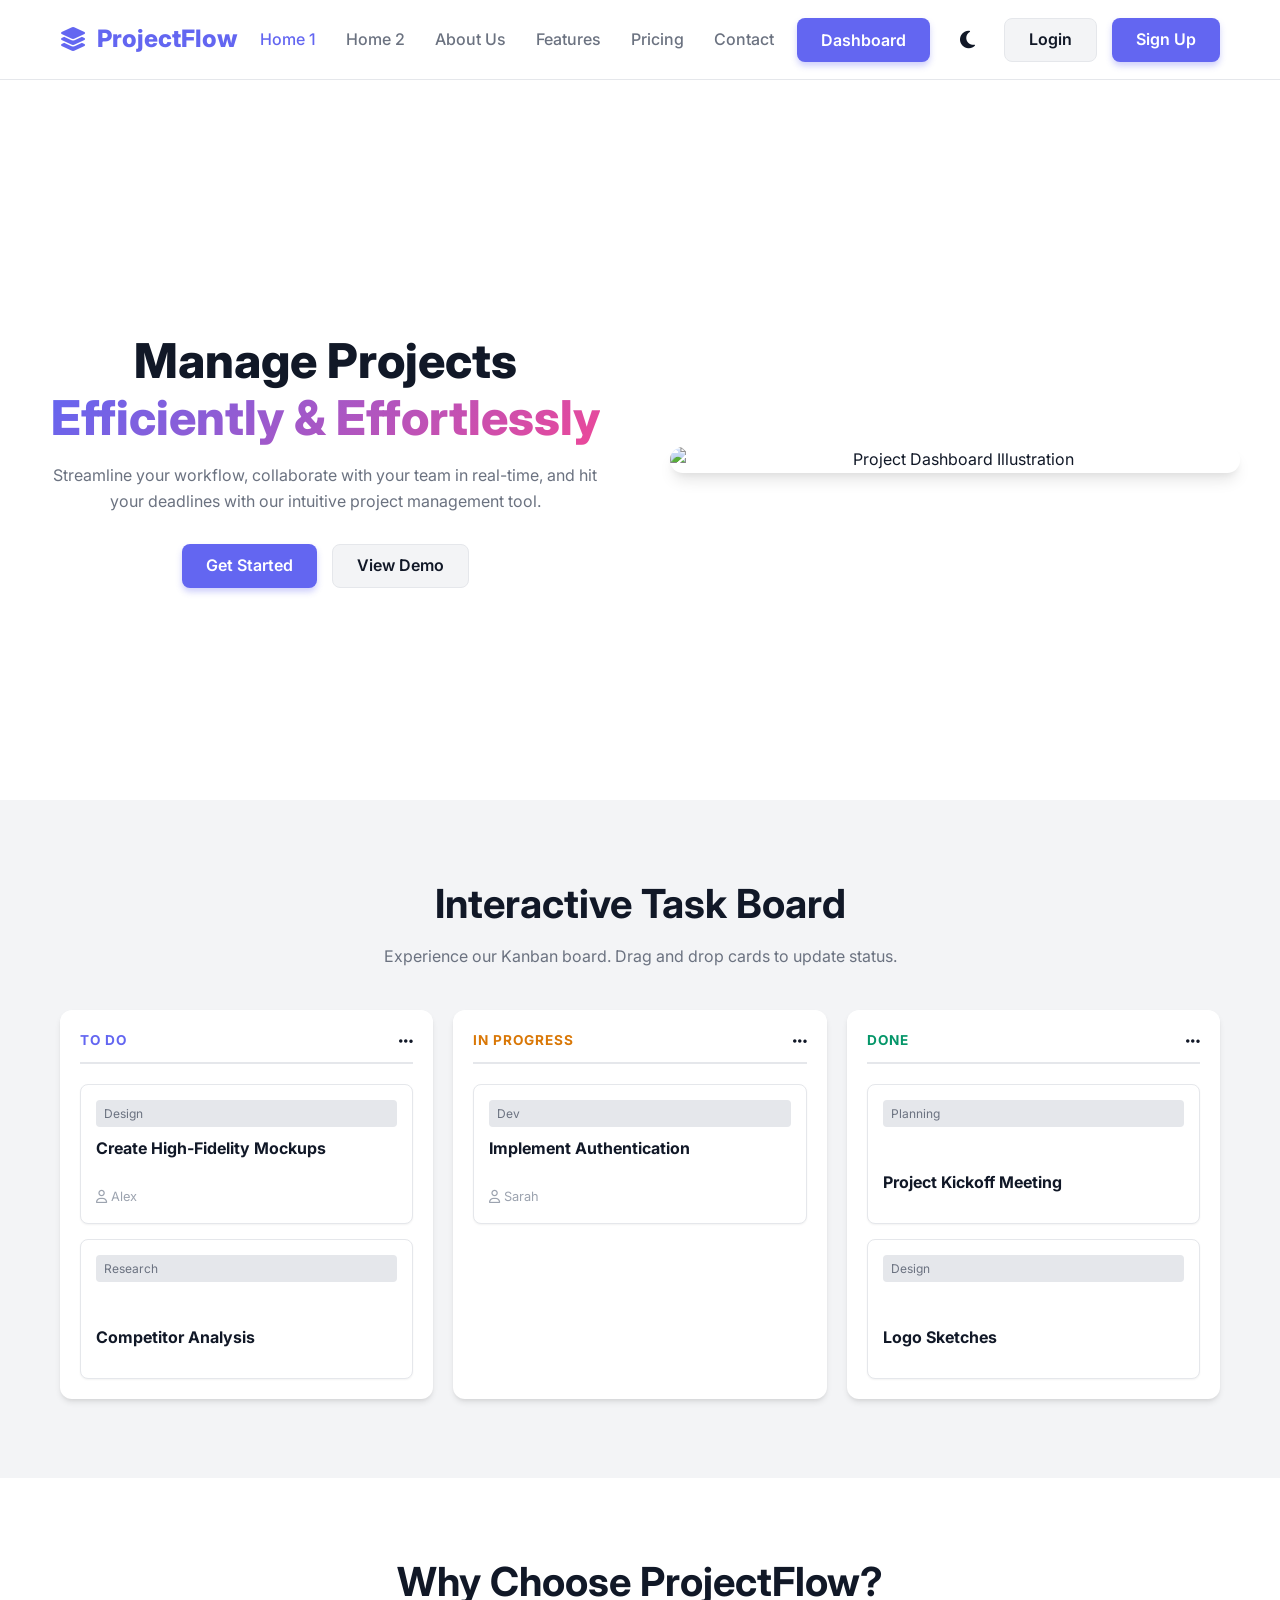
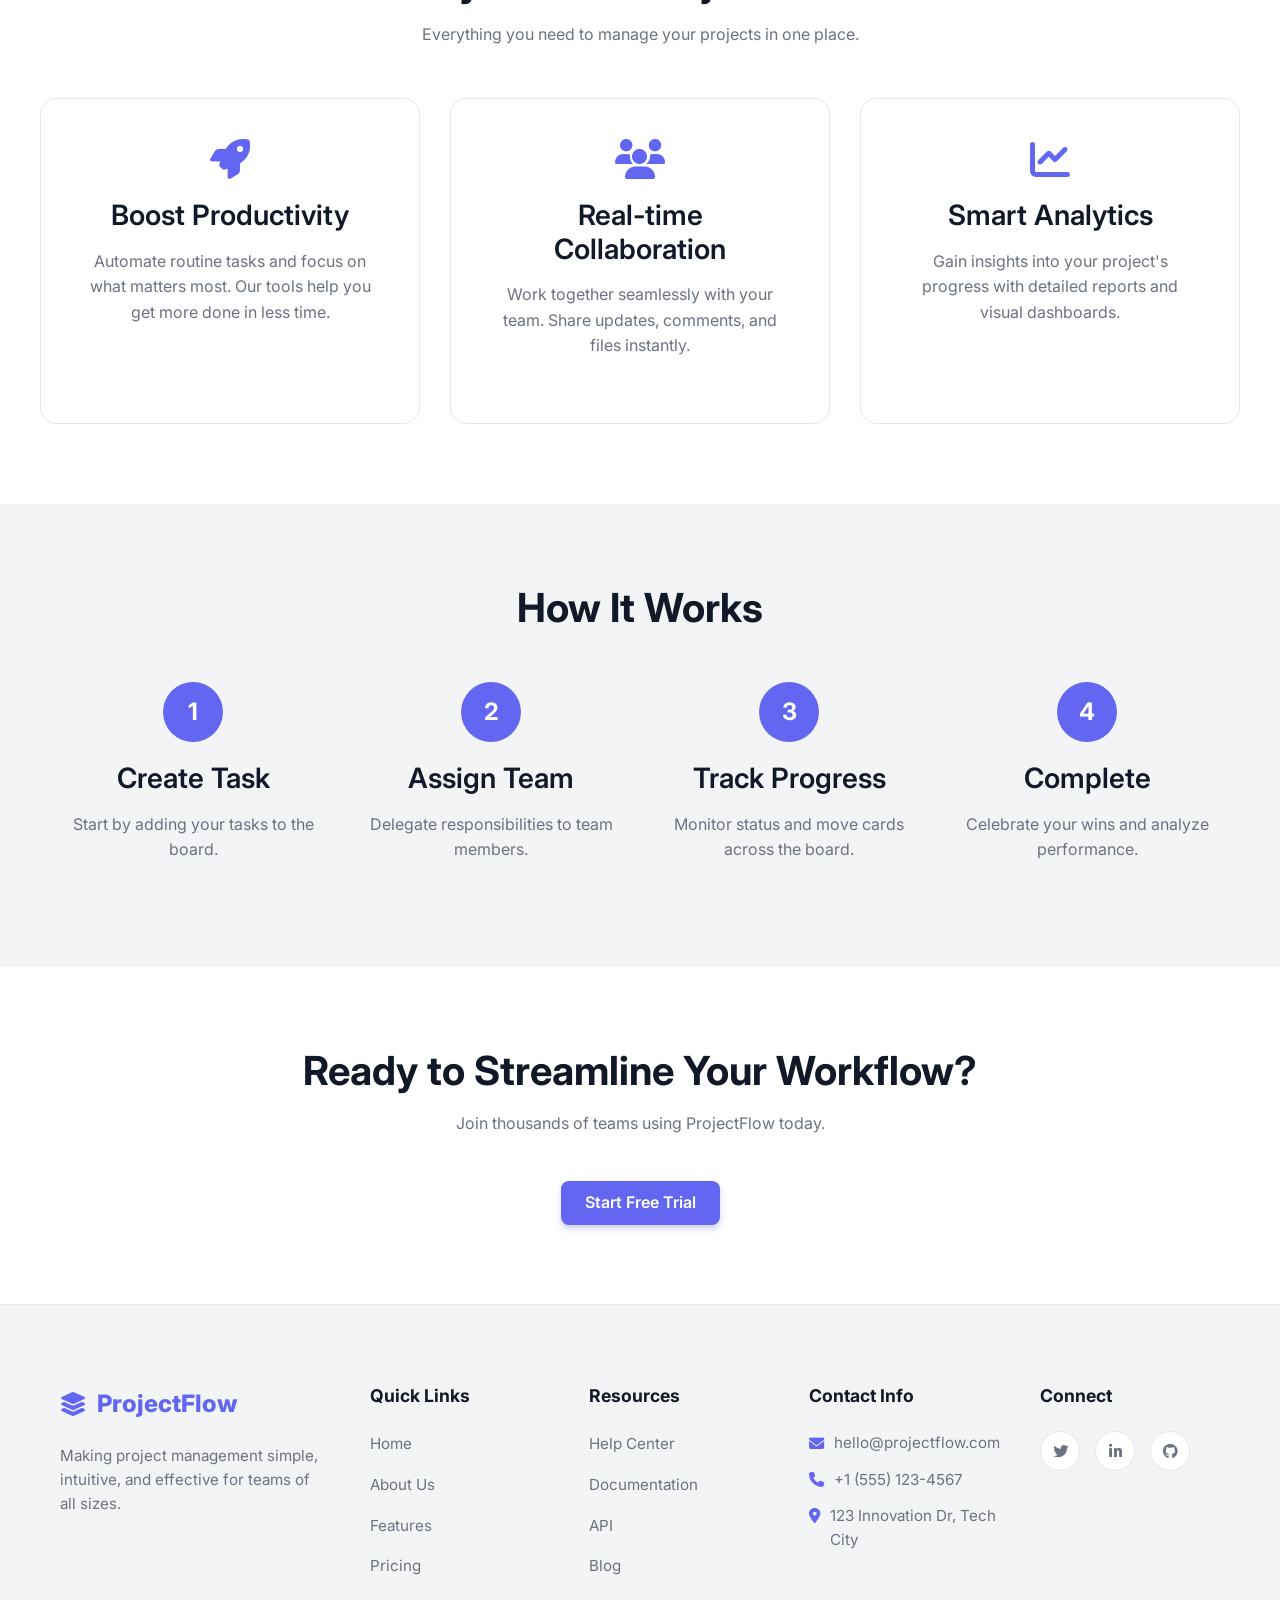
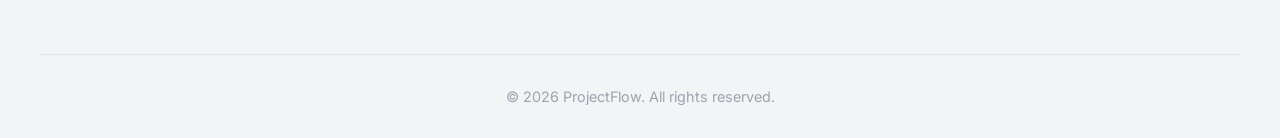
==== commit 5dfe6c4b: "changes" ====
--- a/index.html
+++ b/index.html
@@ -37,7 +37,7 @@
                 <!-- Dashboard Dropdown -->
                 <div class="dropdown">
                     <button class="btn btn-primary dashboard-btn">
-                        <i class="fas fa-columns"></i> Dashboard
+                        Dashboard
                     </button>
                     <div class="dropdown-menu">
                         <a href="user-dashboard.html" class="dropdown-item">User Dashboard</a>
@@ -208,10 +208,12 @@
     </section>
 
     <!-- Call to Action -->
-    <section class="section-padding container text-center reveal-up">
-        <h2>Ready to Streamline Your Workflow?</h2>
-        <p>Join thousands of teams using ProjectFlow today.</p>
-        <a href="signup.html" class="btn btn-primary btn-lg" style="margin-top: 20px;">Start Free Trial</a>
+    <section class="section-padding container text-center reveal-up home-cta">
+        <div class="cta-content-card">
+            <h2>Ready to Streamline Your Workflow?</h2>
+            <p>Join thousands of teams using ProjectFlow today.</p>
+            <a href="signup.html" class="btn btn-primary btn-lg" style="margin-top: 20px;">Start Free Trial</a>
+        </div>
     </section>
 
     <!-- Footer -->
--- a/assets/css/style.css
+++ b/assets/css/style.css
@@ -65,8 +65,17 @@
     box-sizing: border-box;
 }
 
-html {
-    scroll-behavior: smooth;
+img {
+    max-width: 100%;
+    height: auto;
+    display: block;
+}
+
+html,
+body {
+    overflow-x: hidden;
+    width: 100%;
+    position: relative;
 }
 
 body {
@@ -75,7 +84,6 @@
     color: var(--text-main);
     line-height: 1.6;
     transition: background-color var(--transition-speed), color var(--transition-speed);
-    overflow-x: hidden;
 }
 
 a {
@@ -100,6 +108,8 @@
     max-width: 1200px;
     margin: 0 auto;
     padding: 0 20px;
+    width: 100%;
+    box-sizing: border-box;
 }
 
 .section-padding {
@@ -124,6 +134,12 @@
 
 .grid {
     display: grid;
+    width: 100%;
+    box-sizing: border-box;
+}
+
+.contact-layout {
+    grid-template-columns: 1fr 1fr;
 }
 
 .gap-1 {
@@ -136,6 +152,18 @@
 
 .gap-3 {
     gap: 4rem;
+}
+
+@media (max-width: 1024px) {
+    .gap-3 {
+        gap: 2rem;
+    }
+}
+
+@media (max-width: 768px) {
+    .gap-3 {
+        gap: 1.5rem;
+    }
 }
 
 .flex-center {
@@ -413,6 +441,28 @@
     margin-top: 40px;
 }
 
+/* Dashboard Stats Grid Defaults */
+.dashboard-stats {
+    grid-template-columns: repeat(3, 1fr);
+}
+
+.dashboard-stats-admin {
+    grid-template-columns: repeat(4, 1fr);
+}
+
+.dashboard-stats .kanban-col h2,
+.dashboard-stats-admin .kanban-col h2 {
+    font-size: 2.25rem;
+    margin-bottom: 4px;
+}
+
+.dashboard-stats .kanban-col p,
+.dashboard-stats-admin .kanban-col p {
+    font-size: 0.95rem;
+    margin-bottom: 0;
+    color: var(--text-muted);
+}
+
 .kanban-col {
     background-color: var(--bg-card);
     padding: 20px;
@@ -421,6 +471,9 @@
     height: 100%;
     display: flex;
     flex-direction: column;
+    width: 100%;
+    box-sizing: border-box;
+    max-width: 100%;
 }
 
 .kanban-header {
@@ -488,12 +541,24 @@
     border: 1px solid var(--border-color);
     transition: all var(--transition-speed);
     text-align: center;
+    width: 100%;
+    box-sizing: border-box;
+    max-width: 100%;
 }
 
 .feature-card:hover {
     transform: translateY(-10px);
     box-shadow: var(--shadow-lg);
     border-color: var(--primary-color);
+}
+
+.testimonial-card {
+    display: flex;
+    flex-direction: column;
+}
+
+.testimonial-author {
+    margin-top: auto !important;
 }
 
 .feature-icon {
@@ -518,6 +583,9 @@
     text-align: center;
     transition: all var(--transition-speed);
     position: relative;
+    width: 100%;
+    box-sizing: border-box;
+    max-width: 100%;
 }
 
 .pricing-card.popular {
@@ -579,16 +647,21 @@
 footer {
     background-color: var(--bg-surface);
     padding: 80px 0 30px;
-    margin-top: 100px;
     border-top: 1px solid var(--border-color);
 }
 
 .footer-content {
     display: grid;
-    grid-template-columns: 1.5fr repeat(4, 1fr);
+    grid-template-columns: 2fr repeat(2, 1fr);
     gap: 40px;
     margin-bottom: 60px;
     align-items: start;
+}
+
+@media (min-width: 1024px) {
+    .footer-content {
+        grid-template-columns: 1.5fr repeat(4, 1fr);
+    }
 }
 
 .footer-brand p {
@@ -697,12 +770,13 @@
 
 /* Authentication Pages */
 .auth-page {
-    height: 100vh;
+    min-height: 100vh;
     display: flex;
     align-items: center;
     justify-content: center;
     background-color: var(--bg-surface);
-    overflow: hidden;
+    overflow-y: auto;
+    padding: 40px 20px;
 }
 
 .auth-card {
@@ -797,7 +871,7 @@
 }
 
 /* Responsive Header & Navigation */
-@media (max-width: 968px) {
+@media (max-width: 1024px) {
     .nav-menu {
         position: fixed;
         top: 80px;
@@ -864,6 +938,149 @@
     body.menu-open {
         overflow: hidden;
     }
+
+    .dashboard-stats,
+    .dashboard-stats-admin {
+        grid-template-columns: repeat(2, 1fr);
+    }
+
+    /* Dashboard Layout for Tablet/Mobile */
+    .dashboard-layout {
+        display: block;
+    }
+
+    .sidebar {
+        width: 260px;
+        height: 100vh;
+        position: fixed;
+        left: -260px;
+        top: 0;
+        z-index: 1100;
+        transition: left 0.3s ease;
+        box-shadow: 5px 0 15px rgba(0, 0, 0, 0.1);
+        overflow-y: auto;
+        background-color: var(--bg-card);
+    }
+
+    .sidebar.active {
+        left: 0;
+    }
+
+    .main-content {
+        margin-left: 0 !important;
+        width: 100%;
+        padding: 20px;
+    }
+
+    #section-title {
+        font-size: 1.3rem;
+        white-space: nowrap;
+    }
+
+    .dashboard-header-container>div:first-child {
+        gap: 10px !important;
+    }
+
+    @media (max-width: 480px) {
+        #section-title {
+            font-size: 1.1rem;
+        }
+
+        .dashboard-header-container,
+        .dashboard-header-container>div:last-child {
+            gap: 10px !important;
+        }
+    }
+
+    /* Compact Dashboard Elements */
+    .kanban-col {
+        padding: 15px;
+    }
+
+    .kanban-col h1,
+    .kanban-col h2 {
+        font-size: 2rem;
+        margin-bottom: 0.5rem;
+    }
+
+    .kanban-col p {
+        font-size: 0.9rem;
+        margin-bottom: 0;
+        line-height: 1.2;
+    }
+
+    .dashboard-stats .kanban-col,
+    .dashboard-stats-admin .kanban-col {
+        text-align: center;
+        align-items: center;
+        justify-content: center;
+    }
+
+    .kanban-header {
+        margin-bottom: 10px;
+    }
+
+    .col-title {
+        font-size: 1rem;
+    }
+
+    .mobile-only {
+        display: block !important;
+    }
+}
+
+/* --- ROOT LEVEL RESPONSIVE OVERRIDES --- */
+
+/* Tablet Grid Override (768px to 1024px) */
+@media (min-width: 768px) and (max-width: 1024px) {
+
+    /* Force 2-column grid for About & Team sections */
+    .about-grid,
+    #team-section .about-grid {
+        display: grid !important;
+        grid-template-columns: repeat(2, 1fr) !important;
+        gap: 20px !important;
+        justify-content: center;
+        width: 100%;
+    }
+
+    /* Strict Card Sizing for Tablet 2-Column Layout */
+    .team-card,
+    #team-section .team-card {
+        width: 100% !important;
+        max-width: 340px !important;
+        /* Prevents overlap on 768px screens */
+        margin: 0 auto !important;
+        padding: 25px !important;
+    }
+
+    #team-section {
+        padding-left: 10px;
+        padding-right: 10px;
+    }
+}
+
+/* Desktop Grid Override (1025px+) */
+@media (min-width: 1025px) {
+
+    /* Mission & Vision - Always 2 columns side-by-side */
+    .grid.about-grid {
+        grid-template-columns: repeat(2, 1fr) !important;
+        align-items: stretch;
+    }
+
+    /* Team Section - Always 3 columns */
+    #team-section .about-grid {
+        grid-template-columns: repeat(3, 1fr) !important;
+    }
+
+    /* Enhance card layout on desktop */
+    .about-card {
+        height: 100%;
+        display: flex;
+        flex-direction: column;
+        justify-content: center;
+    }
 }
 
 @media (max-width: 768px) {
@@ -872,13 +1089,59 @@
         padding-top: 30px;
     }
 
+    .hero-cta {
+        flex-wrap: wrap;
+        justify-content: center;
+    }
+
+    h1 {
+        font-size: 2.5rem;
+    }
+
+    .section-padding {
+        padding: 50px 0;
+    }
+
+    .hero {
+        flex-direction: column;
+        text-align: center;
+        padding-top: 120px;
+    }
+
+    .hero-image {
+        width: 100%;
+        margin-top: 20px;
+    }
+
+    /* Contact Mobile Layout */
+    .contact-layout {
+        grid-template-columns: 1fr;
+        text-align: center;
+        gap: 40px;
+    }
+
+    /* Target the contact detail rows (flex) */
+    .contact-layout .reveal-left>div>div {
+        flex-direction: column;
+        align-items: center;
+        justify-content: center;
+    }
+
+    .contact-socials {
+        justify-content: center;
+    }
+
     .hero-content {
         padding-right: 0;
         text-align: center;
         margin-bottom: 40px;
     }
 
-    .kanban-board {
+    .kanban-board,
+    .dashboard-stats,
+    .dashboard-stats-admin,
+    .features-grid,
+    .pricing-grid {
         grid-template-columns: 1fr;
     }
 
@@ -886,18 +1149,86 @@
         grid-template-columns: 1fr;
     }
 
-    .dashboard-layout {
-        flex-direction: column;
-    }
-
-    .sidebar {
+    .pricing-card.popular {
+        transform: none;
+    }
+
+    /* Universal Card Containment */
+    .reveal-left,
+    .reveal-right {
+        transform: translateY(20px);
+        /* Convert horizontal animation to vertical on mobile to prevent clipping */
+    }
+
+    .about-grid {
+        grid-template-columns: 1fr;
+        gap: 1.5rem;
         width: 100%;
-        height: auto;
-        position: relative;
-    }
-
-    .main-content {
-        margin-left: 0;
+        margin: 0 auto;
+    }
+
+
+
+
+
+
+
+    #team-section .text-center h2 {
+        font-size: 1.8rem !important;
+        margin-bottom: 0.5rem !important;
+    }
+
+    #team-section .text-center p {
+        font-size: 0.95rem !important;
+        margin-bottom: 30px !important;
+    }
+
+    /* Extra spacing for Team Section on Mobile/Tablet */
+    #team-section {
+        padding-bottom: 80px !important;
+        margin-bottom: 20px !important;
+    }
+
+    .team-card {
+        padding: 20px !important;
+        max-width: 400px !important;
+        /* Slightly more compact */
+        margin: 0 auto !important;
+    }
+
+    .feature-card,
+    .pricing-card,
+    .about-card,
+    .team-card,
+    .kanban-col,
+    .auth-card {
+        width: 100% !important;
+        max-width: 100% !important;
+        box-sizing: border-box !important;
+        padding: 20px !important;
+        overflow: visible;
+        /* Ensure shadows aren't cut */
+    }
+
+    .team-card img {
+        width: 100px !important;
+        height: 100px !important;
+        margin-bottom: 15px !important;
+    }
+
+    .team-card h3 {
+        font-size: 1.25rem !important;
+        margin-bottom: 5px !important;
+    }
+
+    .team-card .role {
+        font-size: 0.9rem !important;
+        margin-bottom: 10px !important;
+    }
+
+    .team-card .bio {
+        font-size: 0.85rem !important;
+        line-height: 1.5 !important;
     }
 
     /* Home 2 Feature Section Centering */
@@ -940,6 +1271,7 @@
 
 /* About Us Specific Styles */
 .about-hero-img {
+    width: 100%;
     max-width: 900px;
     height: auto;
     max-height: 450px;
@@ -957,6 +1289,8 @@
     box-shadow: var(--shadow-md);
     transition: transform 0.3s, box-shadow 0.3s;
     height: 100%;
+    width: 100%;
+    box-sizing: border-box;
 }
 
 .about-card:hover {
@@ -975,6 +1309,19 @@
     display: flex;
     flex-direction: column;
     align-items: center;
+    width: 100%;
+    box-sizing: border-box;
+}
+
+@media (max-width: 480px) {
+    .team-card {
+        padding: 15px !important;
+    }
+
+    .team-card img {
+        width: 80px !important;
+        height: 80px !important;
+    }
 }
 
 .team-card:hover {
@@ -1210,8 +1557,60 @@
         gap: 20px;
     }
 
-    .feature-card {
-        padding: 25px;
+    .gap-3 {
+        gap: 1rem;
+    }
+
+    .container {
+        padding: 0 15px !important;
+    }
+
+    .grid {
+        grid-template-columns: 1fr !important;
+        display: flex !important;
+        flex-direction: column !important;
+        align-items: center !important;
+        gap: 1.5rem !important;
+    }
+
+    .feature-card,
+    .pricing-card,
+    .about-card,
+    .team-card {
+        padding: 15px !important;
+        width: 100% !important;
+        max-width: 320px !important;
+        /* Safety max-width for very small phones */
+        margin: 0 auto !important;
+    }
+
+    .team-card img {
+        width: 70px !important;
+        height: 70px !important;
+        margin-bottom: 10px !important;
+    }
+
+    .team-card h3 {
+        font-size: 1.1rem !important;
+    }
+
+    .team-card .role {
+        font-size: 0.85rem !important;
+    }
+
+    .team-card .bio {
+        font-size: 0.8rem !important;
+        line-height: 1.3 !important;
+    }
+
+    .kanban-col {
+        padding: 15px;
+    }
+
+    .pricing-card.popular {
+        transform: none;
+        /* Scale causes overflow on small screens */
+        border: 2px solid var(--primary-color);
     }
 
     .checkbox-group span {
@@ -1270,7 +1669,7 @@
 
 .reveal-left {
     opacity: 0;
-    transform: translateX(-50px);
+    transform: translateX(-30px);
     transition: all 0.8s ease-out;
 }
 
@@ -1281,7 +1680,7 @@
 
 .reveal-right {
     opacity: 0;
-    transform: translateX(50px);
+    transform: translateX(30px);
     transition: all 0.8s ease-out;
 }
 
@@ -1294,6 +1693,7 @@
     opacity: 0;
     transform: translateY(30px);
     transition: all 0.8s ease-out;
+    will-change: transform, opacity;
 }
 
 .reveal-up.active {
@@ -1358,4 +1758,145 @@
 
 .reveal-delay-4 {
     transition-delay: 0.4s;
+}
+
+/* Dashboard Mobile Sidebar Button */
+.dashboard-sidebar-btn {
+    font-size: 1.5rem;
+    color: var(--text-main);
+    background: none;
+    border: none;
+    cursor: pointer;
+    margin-right: 15px;
+    padding: 5px;
+}
+
+.table-responsive {
+    overflow-x: auto;
+    -webkit-overflow-scrolling: touch;
+}
+
+/* Fix Follow Us Social Icons Alignment on Mobile */
+@media (max-width: 768px) {
+    .contact-layout .reveal-left>div>.contact-socials {
+        flex-direction: row !important;
+        justify-content: center;
+        gap: 15px;
+    }
+}
+
+/* --- FIXES FOR USER REQUESTS --- */
+
+/* 1 & 2: Home & Pricing Mobile Spacing Fixes */
+@media (max-width: 768px) {
+
+    /* Home Page CTA - convert to card layout on mobile for better spacing/boundaries */
+    .cta-content-card {
+        background-color: var(--bg-card);
+        padding: 40px 20px;
+        border-radius: 20px;
+        box-shadow: var(--shadow-md);
+        margin-bottom: 20px;
+        /* Ensure it doesn't touch the footer */
+    }
+
+    /* Ensure section has enough padding to accommodate the card's margin/shadow */
+    .home-cta {
+        padding-bottom: 60px !important;
+        padding-top: 40px !important;
+    }
+
+    /* Restore spacing inside Pricing CTA box (below button) and below the card */
+    .pricing-cta-box {
+        padding-bottom: 60px !important;
+        margin-bottom: 80px;
+    }
+}
+
+/* 3: Contact Page Icons - Fix alignment on Tablet & Mobile */
+@media (max-width: 1024px) {
+    .contact-info-row {
+        flex-direction: row !important;
+        align-items: center !important;
+        justify-content: flex-start !important;
+        text-align: left !important;
+    }
+
+    /* Ensure text alignment within the row is left, overriding any center alignments */
+    .contact-info-row>div:not(.contact-icon-box) {
+        text-align: left !important;
+        align-items: flex-start !important;
+    }
+
+    /* Force the icon box to stay circular and centered */
+    .contact-icon-box {
+        display: flex !important;
+        align-items: center !important;
+        justify-content: center !important;
+        flex-shrink: 0 !important;
+        width: 50px !important;
+        height: 50px !important;
+        border-radius: 50% !important;
+    }
+}
+
+/* 4: Contact Page Button - Reduce size on Tablet & Desktop (All non-mobile) */
+@media (min-width: 768px) {
+    .contact-submit-btn {
+        width: auto !important;
+        min-width: 180px;
+        padding-left: 30px;
+        padding-right: 30px;
+        display: block !important;
+        margin: 0 auto !important;
+    }
+}
+
+/* 5: Global Mobile Spacing & Layout Safety */
+@media (max-width: 768px) {
+
+    /* Global container padding increase to prevent edge-touching */
+    .container {
+        padding-left: 24px !important;
+        padding-right: 24px !important;
+    }
+
+    /* Standardize section vertical spacing for mobile */
+    .section-padding {
+        padding-top: 60px !important;
+        padding-bottom: 60px !important;
+    }
+
+    /* Ensure Hero section has enough top clearance */
+    .hero {
+        padding-top: 140px;
+        /* Increased from 120px to prevent header overlap */
+    }
+
+    /* Safety constraint for full-width cards on small screens */
+    .feature-card,
+    .pricing-card,
+    .about-card,
+    .team-card,
+    .auth-card,
+    .kanban-col {
+        max-width: 100% !important;
+        margin-left: 0 !important;
+        margin-right: 0 !important;
+        /* Ensure they fill the available specific container width (minus padding) */
+    }
+
+    /* Add breathing room for stacked full-width buttons */
+    .btn {
+        margin-bottom: 8px;
+    }
+
+    .btn:last-child {
+        margin-bottom: 0;
+    }
+
+    /* Reset margin for inline buttons (like in hero) if they are side-by-side */
+    .hero-cta .btn {
+        margin-bottom: 0;
+    }
 }
